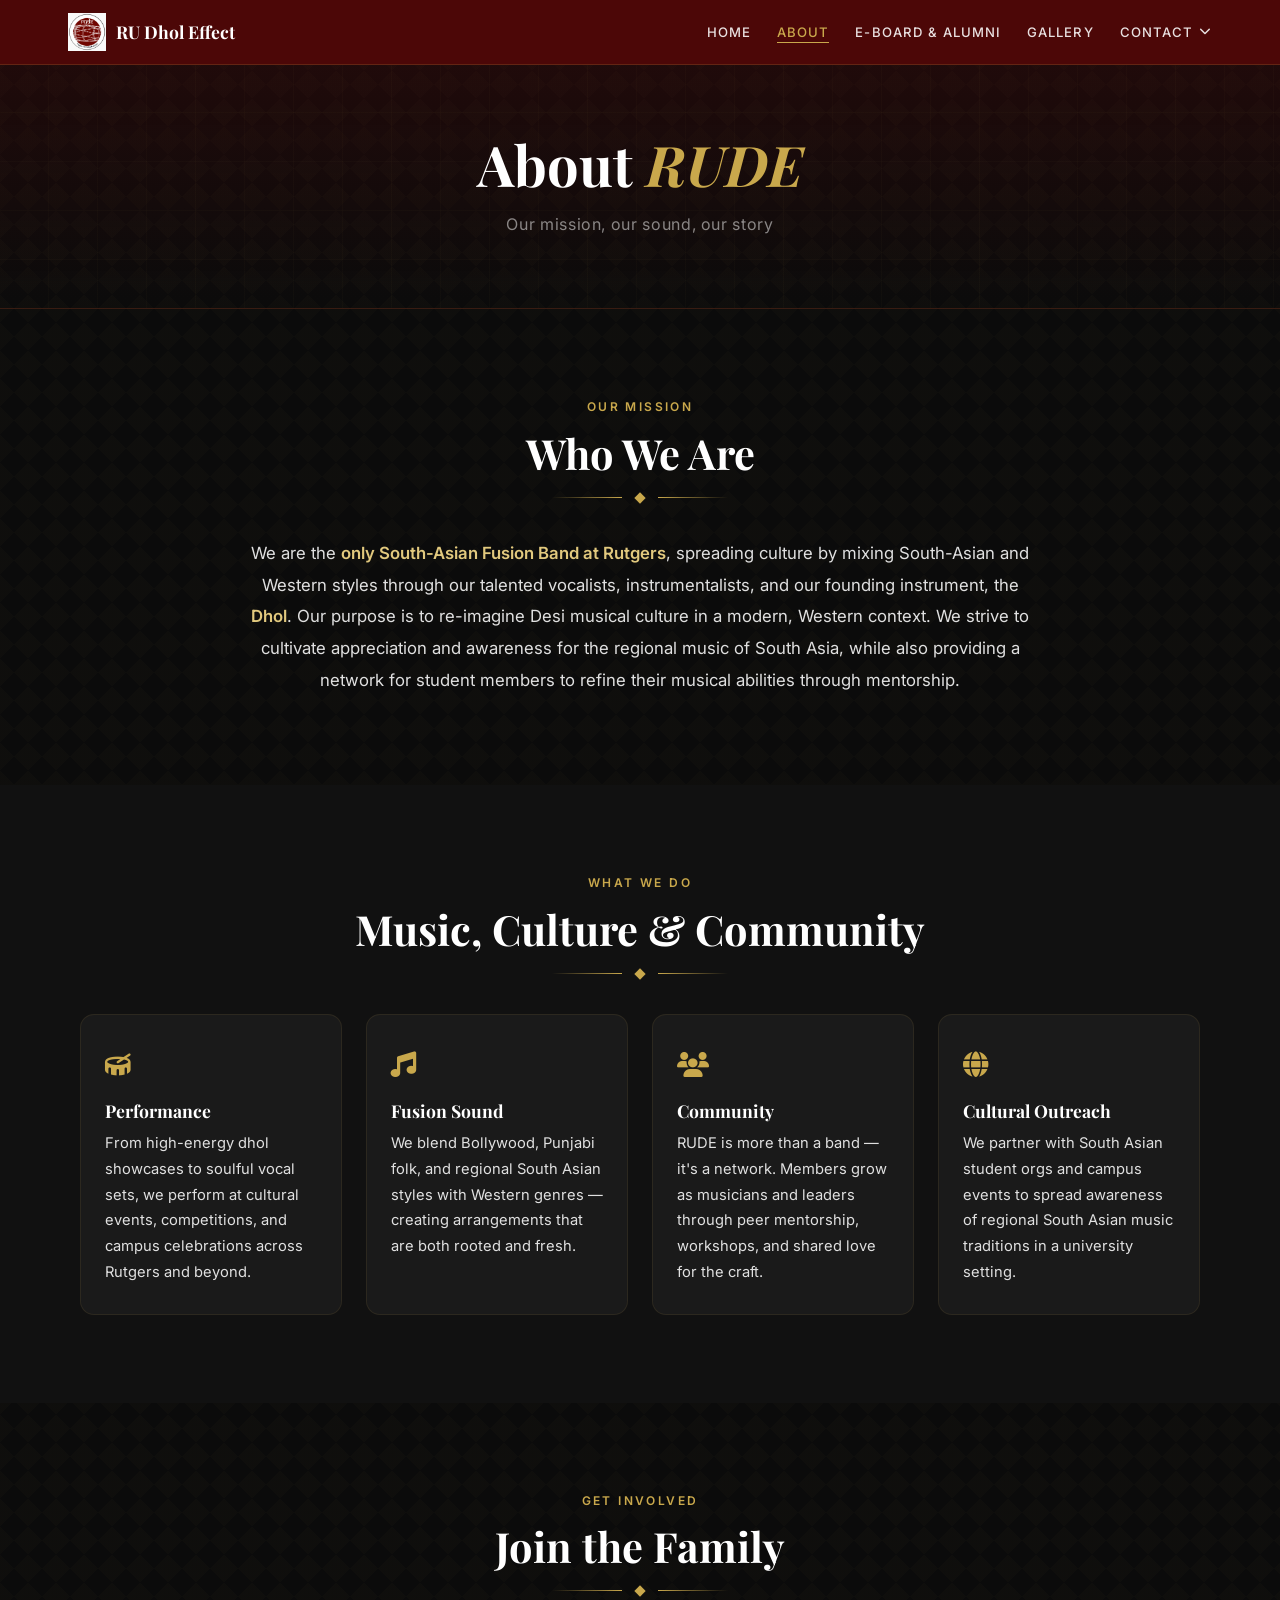
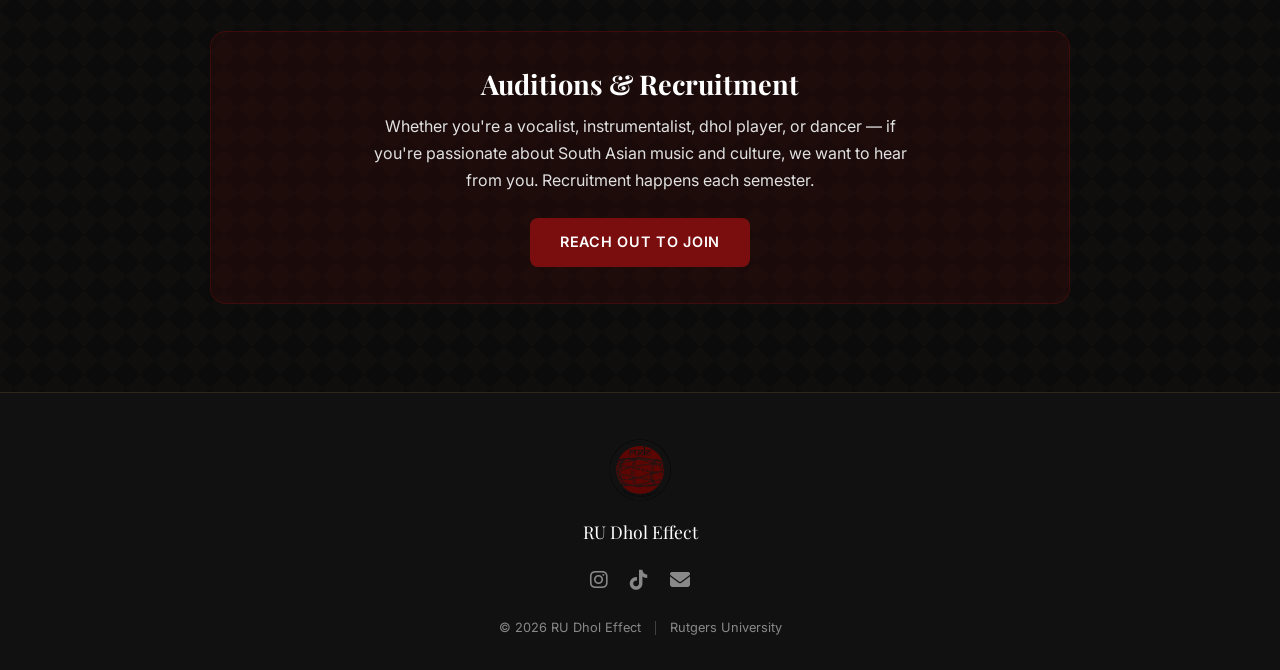
==== about.html @ fb55fc35 "Add multi-page site redesign with About, E-Board & Alumni, and Gallery pages Co-Authored-By: Claude " ====
<!DOCTYPE html>
<html lang="en">
<head>
  <meta charset="UTF-8" />
  <meta name="viewport" content="width=device-width, initial-scale=1.0"/>
  <title>About — RU Dhol Effect</title>
  <link rel="preconnect" href="https://fonts.googleapis.com">
  <link href="https://fonts.googleapis.com/css2?family=Playfair+Display:ital,wght@0,400;0,600;0,700;1,400&family=Inter:wght@300;400;500;600&display=swap" rel="stylesheet">
  <link rel="stylesheet" href="https://cdnjs.cloudflare.com/ajax/libs/font-awesome/6.5.1/css/all.min.css">
  <link rel="stylesheet" href="styles.css" />
</head>
<body>

<!-- ── NAVBAR ── -->
<nav class="navbar">
  <div class="nav-container">
    <a href="index.html" class="logo">
      <img src="Images/rude_logo_white.png" alt="RU Dhol Effect" class="nav-logo">
      <span>RU Dhol Effect</span>
    </a>

    <button class="nav-toggle" id="navToggle" aria-label="Toggle menu">
      <span></span><span></span><span></span>
    </button>

    <ul class="nav-links" id="navLinks">
      <li><a href="index.html">Home</a></li>
      <li><a href="about.html" class="active">About</a></li>
      <li><a href="eboard.html">E-Board &amp; Alumni</a></li>
      <li><a href="gallery.html">Gallery</a></li>
      <li class="nav-dropdown">
        <a class="nav-drop-trigger" href="index.html#contact">
          Contact <i class="fa-solid fa-chevron-down nav-chev"></i>
        </a>
        <div class="nav-drop-menu">
          <a class="nav-drop-item" href="https://www.instagram.com/rudholeffect/" target="_blank" rel="noopener">
            <i class="fa-brands fa-instagram"></i><span>Instagram</span>
          </a>
          <a class="nav-drop-item" href="https://www.tiktok.com/@ru.dholeffect" target="_blank" rel="noopener">
            <i class="fa-brands fa-tiktok"></i><span>TikTok</span>
          </a>
          <a class="nav-drop-item" href="mailto:rudholeffect@gmail.com">
            <i class="fa-solid fa-envelope"></i><span>Email</span>
          </a>
        </div>
      </li>
    </ul>
  </div>
</nav>

<!-- ── PAGE HERO ── -->
<div class="page-hero">
  <div class="page-hero-inner">
    <h1>About <em>RUDE</em></h1>
    <p>Our mission, our sound, our story</p>
  </div>
</div>

<!-- ── MISSION ── -->
<section class="section">
  <div class="section-inner">
    <p class="section-label">Our Mission</p>
    <h2 class="section-title">Who We Are</h2>
    <div class="ornament"><span class="ornament-gem"></span></div>
    <p class="about-blurb">
      We are the <strong>only South-Asian Fusion Band at Rutgers</strong>, spreading culture by mixing
      South-Asian and Western styles through our talented vocalists, instrumentalists, and our founding
      instrument, the <strong>Dhol</strong>. Our purpose is to re-imagine Desi musical culture in a modern,
      Western context. We strive to cultivate appreciation and awareness for the regional music of South Asia,
      while also providing a network for student members to refine their musical abilities through mentorship.
    </p>
  </div>
</section>

<!-- ── WHAT WE DO ── -->
<section class="section alt">
  <div class="section-inner wide">
    <p class="section-label">What We Do</p>
    <h2 class="section-title">Music, Culture &amp; Community</h2>
    <div class="ornament"><span class="ornament-gem"></span></div>
    <div class="about-cards">
      <div class="about-card">
        <div class="about-card-icon"><i class="fa-solid fa-drum"></i></div>
        <h3>Performance</h3>
        <p>From high-energy dhol showcases to soulful vocal sets, we perform at cultural events, competitions, and campus celebrations across Rutgers and beyond.</p>
      </div>
      <div class="about-card">
        <div class="about-card-icon"><i class="fa-solid fa-music"></i></div>
        <h3>Fusion Sound</h3>
        <p>We blend Bollywood, Punjabi folk, and regional South Asian styles with Western genres — creating arrangements that are both rooted and fresh.</p>
      </div>
      <div class="about-card">
        <div class="about-card-icon"><i class="fa-solid fa-users"></i></div>
        <h3>Community</h3>
        <p>RUDE is more than a band — it's a network. Members grow as musicians and leaders through peer mentorship, workshops, and shared love for the craft.</p>
      </div>
      <div class="about-card">
        <div class="about-card-icon"><i class="fa-solid fa-globe"></i></div>
        <h3>Cultural Outreach</h3>
        <p>We partner with South Asian student orgs and campus events to spread awareness of regional South Asian music traditions in a university setting.</p>
      </div>
    </div>
  </div>
</section>

<!-- ── JOIN US ── -->
<section class="section">
  <div class="section-inner">
    <p class="section-label">Get Involved</p>
    <h2 class="section-title">Join the Family</h2>
    <div class="ornament"><span class="ornament-gem"></span></div>
    <div class="join-box">
      <h3>Auditions &amp; Recruitment</h3>
      <p>
        Whether you're a vocalist, instrumentalist, dhol player, or dancer — if you're passionate about South Asian music and culture, we want to hear from you. Recruitment happens each semester.
      </p>
      <a href="mailto:rudholeffect@gmail.com" class="btn">Reach Out to Join</a>
    </div>
  </div>
</section>

<!-- ── FOOTER ── -->
<footer class="site-footer">
  <img src="Images/rude_logo.png" alt="RU Dhol Effect" class="footer-logo">
  <p class="footer-name">RU Dhol Effect</p>
  <div class="footer-socials">
    <a href="https://www.instagram.com/rudholeffect/" target="_blank" rel="noopener" aria-label="Instagram">
      <i class="fa-brands fa-instagram"></i>
    </a>
    <a href="https://www.tiktok.com/@ru.dholeffect" target="_blank" rel="noopener" aria-label="TikTok">
      <i class="fa-brands fa-tiktok"></i>
    </a>
    <a href="mailto:rudholeffect@gmail.com" aria-label="Email">
      <i class="fa-solid fa-envelope"></i>
    </a>
  </div>
  <p class="footer-credit">© 2026 RU Dhol Effect <span class="footer-divider"></span> Rutgers University</p>
</footer>

<script>
  const toggle = document.getElementById('navToggle');
  const links  = document.getElementById('navLinks');
  toggle.addEventListener('click', () => {
    links.classList.toggle('open');
    toggle.classList.toggle('open');
  });
</script>
</body>
</html>
---- styles.css ----
/* ============================================================
   RUTGERS DHOL EFFECT — styles.css
   ============================================================ */

@import url('https://fonts.googleapis.com/css2?family=Playfair+Display:ital,wght@0,400;0,600;0,700;1,400&family=Inter:wght@300;400;500;600&display=swap');

/* ── Variables ── */
:root {
  --red:      #7a0d0d;
  --red-dark: #5a0a0a;
  --red-mid:  #a31616;
  --gold:     #c9a84c;
  --gold-lt:  #e2c97e;
  --black:    #0b0b0b;
  --dark:     #111111;
  --dark2:    #1a1a1a;
  --white:    #ffffff;
  --text:     #e0e0e0;
  --muted:    rgba(255,255,255,0.5);
}

/* ── Reset ── */
*, *::before, *::after { margin: 0; padding: 0; box-sizing: border-box; }
html { scroll-behavior: smooth; }

body {
  font-family: 'Inter', sans-serif;
  background-color: var(--black);
  color: var(--white);
  line-height: 1.7;
  background-image:
    linear-gradient(45deg, rgba(201,168,76,0.018) 25%, transparent 25%),
    linear-gradient(-45deg, rgba(201,168,76,0.018) 25%, transparent 25%),
    linear-gradient(45deg, transparent 75%, rgba(201,168,76,0.018) 75%),
    linear-gradient(-45deg, transparent 75%, rgba(201,168,76,0.018) 75%);
  background-size: 28px 28px;
}

h1, h2, h3, h4 {
  font-family: 'Playfair Display', serif;
  line-height: 1.2;
}

a { color: inherit; }
img { max-width: 100%; }

/* ── Gold Ornamental Divider ── */
.ornament {
  display: flex;
  align-items: center;
  justify-content: center;
  gap: 14px;
  margin: 16px auto 36px;
}
.ornament::before,
.ornament::after {
  content: '';
  flex: 0 0 70px;
  height: 1px;
}
.ornament::before { background: linear-gradient(to right, transparent, var(--gold)); }
.ornament::after  { background: linear-gradient(to left,  transparent, var(--gold)); }
.ornament-gem {
  width: 8px;
  height: 8px;
  background: var(--gold);
  transform: rotate(45deg);
  flex-shrink: 0;
}


/* ══════════════════════════════════════
   NAVBAR
══════════════════════════════════════ */
.navbar {
  position: fixed;
  width: 100%;
  top: 0;
  z-index: 1000;
  background: rgba(80, 8, 8, 0.93);
  backdrop-filter: blur(14px);
  -webkit-backdrop-filter: blur(14px);
  border-bottom: 1px solid rgba(201,168,76,0.18);
}

.nav-container {
  max-width: 1200px;
  margin: auto;
  padding: 13px 28px;
  display: flex;
  justify-content: space-between;
  align-items: center;
}

.logo {
  display: flex;
  align-items: center;
  gap: 10px;
  text-decoration: none;
  color: var(--white);
  font-family: 'Playfair Display', serif;
  font-size: 1.1rem;
  font-weight: 700;
}
.nav-logo { height: 38px; width: auto; }

.nav-links {
  list-style: none;
  display: flex;
  align-items: center;
  gap: 26px;
}

.nav-links > li > a {
  text-decoration: none;
  color: rgba(255,255,255,0.88);
  font-size: 0.82rem;
  font-weight: 500;
  letter-spacing: 0.08em;
  text-transform: uppercase;
  transition: color 0.2s;
  padding-bottom: 2px;
  border-bottom: 1px solid transparent;
}
.nav-links > li > a:hover,
.nav-links > li > a.active {
  color: var(--gold);
  border-bottom-color: var(--gold);
}

/* Dropdown */
.nav-dropdown { position: relative; }
.nav-drop-trigger {
  display: inline-flex;
  align-items: center;
  gap: 6px;
  cursor: pointer;
}
.nav-chev { font-size: 0.72rem; transition: transform 0.2s; }
.nav-dropdown:hover .nav-chev { transform: rotate(180deg); }

.nav-drop-menu {
  position: absolute;
  top: calc(100% + 16px);
  right: 0;
  width: 194px;
  padding: 8px;
  border-radius: 12px;
  background: rgba(80,8,8,0.97);
  border: 1px solid rgba(201,168,76,0.2);
  box-shadow: 0 24px 56px rgba(0,0,0,0.55);
  opacity: 0;
  visibility: hidden;
  transform: translateY(-6px);
  transition: opacity 0.18s, transform 0.18s, visibility 0.18s;
}
.nav-dropdown:hover .nav-drop-menu {
  opacity: 1; visibility: visible; transform: translateY(0);
}

.nav-drop-item {
  display: flex;
  align-items: center;
  gap: 12px;
  padding: 10px 12px;
  border-radius: 8px;
  color: var(--white);
  text-decoration: none;
  font-size: 0.87rem;
  font-weight: 400;
  letter-spacing: 0.01em;
  text-transform: none;
  transition: background 0.15s;
}
.nav-drop-item:hover { background: rgba(255,255,255,0.1); }
.nav-drop-item i { width: 18px; text-align: center; font-size: 1rem; }

/* Hamburger */
.nav-toggle {
  display: none;
  flex-direction: column;
  gap: 5px;
  background: none;
  border: none;
  cursor: pointer;
  padding: 6px;
  z-index: 1100;
}
.nav-toggle span {
  display: block;
  width: 24px;
  height: 2px;
  background: var(--white);
  border-radius: 2px;
  transition: transform 0.25s, opacity 0.25s;
}
.nav-toggle.open span:nth-child(1) { transform: translateY(7px) rotate(45deg); }
.nav-toggle.open span:nth-child(2) { opacity: 0; }
.nav-toggle.open span:nth-child(3) { transform: translateY(-7px) rotate(-45deg); }


/* ══════════════════════════════════════
   HOME HERO
══════════════════════════════════════ */
.hero {
  height: 100vh;
  min-height: 600px;
  background:
    linear-gradient(to bottom, rgba(80,8,8,0.72) 0%, rgba(0,0,0,0.88) 100%),
    url("Images/rutgersnb_cover.jpeg") center/cover no-repeat;
  display: flex;
  align-items: center;
  justify-content: center;
  text-align: center;
  position: relative;
  overflow: hidden;
}

/* subtle grid overlay */
.hero::after {
  content: '';
  position: absolute;
  inset: 0;
  background-image:
    repeating-linear-gradient(0deg, transparent, transparent 48px, rgba(201,168,76,0.035) 48px, rgba(201,168,76,0.035) 49px),
    repeating-linear-gradient(90deg, transparent, transparent 48px, rgba(201,168,76,0.035) 48px, rgba(201,168,76,0.035) 49px);
  pointer-events: none;
}

.hero-content {
  position: relative;
  z-index: 1;
  padding: 24px;
}
.hero-logo {
  width: 140px;
  margin-bottom: 22px;
  filter: drop-shadow(0 4px 24px rgba(201,168,76,0.35));
}
.hero h1 {
  font-size: clamp(2.8rem, 7vw, 5.2rem);
  color: var(--white);
  text-shadow: 0 2px 24px rgba(0,0,0,0.6);
  margin-bottom: 14px;
}
.hero-tagline {
  font-family: 'Inter', sans-serif;
  font-size: clamp(0.9rem, 2vw, 1.1rem);
  color: var(--gold-lt);
  letter-spacing: 0.18em;
  text-transform: uppercase;
  font-weight: 300;
}
.hero-scroll {
  position: absolute;
  bottom: 32px;
  left: 50%;
  transform: translateX(-50%);
  color: var(--gold);
  font-size: 1.3rem;
  animation: bounce 2s ease-in-out infinite;
  z-index: 1;
}
@keyframes bounce {
  0%, 100% { transform: translateX(-50%) translateY(0); }
  50%       { transform: translateX(-50%) translateY(9px); }
}


/* ══════════════════════════════════════
   PAGE HERO (inner pages)
══════════════════════════════════════ */
.page-hero {
  padding: 130px 24px 70px;
  text-align: center;
  background: linear-gradient(to bottom, rgba(80,8,8,0.38), transparent);
  border-bottom: 1px solid rgba(201,168,76,0.1);
  position: relative;
}
.page-hero::after {
  content: '';
  position: absolute;
  inset: 0;
  background-image:
    repeating-linear-gradient(0deg, transparent, transparent 48px, rgba(201,168,76,0.025) 48px, rgba(201,168,76,0.025) 49px),
    repeating-linear-gradient(90deg, transparent, transparent 48px, rgba(201,168,76,0.025) 48px, rgba(201,168,76,0.025) 49px);
  pointer-events: none;
}
.page-hero-inner { position: relative; z-index: 1; }
.page-hero h1 {
  font-size: clamp(2.2rem, 5vw, 3.5rem);
  color: var(--white);
}
.page-hero h1 em {
  font-style: italic;
  color: var(--gold);
}
.page-hero p {
  margin-top: 14px;
  color: var(--muted);
  font-size: 1rem;
  letter-spacing: 0.04em;
}


/* ══════════════════════════════════════
   SHARED SECTION STYLES
══════════════════════════════════════ */
.section { padding: 88px 24px; }
.section.alt { background: var(--dark); }

.section-inner {
  max-width: 860px;
  margin: 0 auto;
}
.section-inner.wide { max-width: 1120px; }

.section-label {
  font-family: 'Inter', sans-serif;
  font-size: 0.75rem;
  font-weight: 600;
  letter-spacing: 0.2em;
  text-transform: uppercase;
  color: var(--gold);
  text-align: center;
  margin-bottom: 10px;
}
.section-title {
  font-size: clamp(1.8rem, 4vw, 2.6rem);
  color: var(--white);
  text-align: center;
}


/* ══════════════════════════════════════
   HOME — ABOUT BLURB
══════════════════════════════════════ */
.about-blurb {
  color: var(--text);
  font-size: 1.05rem;
  line-height: 1.9;
  text-align: center;
  max-width: 780px;
  margin: 0 auto;
}
.about-blurb strong { color: var(--gold-lt); font-weight: 600; }


/* ══════════════════════════════════════
   ABOUT PAGE
══════════════════════════════════════ */
.about-cards {
  display: grid;
  grid-template-columns: repeat(auto-fit, minmax(240px, 1fr));
  gap: 24px;
  margin-top: 8px;
}
.about-card {
  background: var(--dark2);
  border: 1px solid rgba(201,168,76,0.1);
  border-radius: 14px;
  padding: 28px 24px;
}
.about-card-icon {
  font-size: 1.6rem;
  color: var(--gold);
  margin-bottom: 14px;
}
.about-card h3 {
  font-size: 1.1rem;
  color: var(--white);
  margin-bottom: 10px;
}
.about-card p {
  font-size: 0.92rem;
  color: var(--text);
  line-height: 1.75;
}
.join-box {
  background: rgba(122,13,13,0.15);
  border: 1px solid rgba(122,13,13,0.35);
  border-radius: 16px;
  padding: 36px 32px;
  text-align: center;
}
.join-box h3 {
  font-size: 1.7rem;
  color: var(--white);
  margin-bottom: 12px;
}
.join-box p { color: var(--text); max-width: 560px; margin: 0 auto 24px; }
.btn {
  display: inline-block;
  padding: 12px 30px;
  background: var(--red);
  color: var(--white);
  text-decoration: none;
  border-radius: 8px;
  font-size: 0.9rem;
  font-weight: 600;
  letter-spacing: 0.05em;
  text-transform: uppercase;
  transition: background 0.2s, transform 0.15s;
}
.btn:hover { background: var(--red-mid); transform: translateY(-2px); }
.btn.outline {
  background: transparent;
  border: 1px solid var(--gold);
  color: var(--gold);
}
.btn.outline:hover { background: rgba(201,168,76,0.1); }


/* ══════════════════════════════════════
   E-BOARD & ALUMNI
══════════════════════════════════════ */
.eboard-grid {
  display: grid;
  grid-template-columns: repeat(auto-fill, minmax(196px, 1fr));
  gap: 22px;
}
.eboard-card {
  background: var(--dark2);
  border: 1px solid rgba(201,168,76,0.1);
  border-radius: 14px;
  overflow: hidden;
  text-align: center;
  transition: transform 0.25s, box-shadow 0.25s;
}
.eboard-card:hover {
  transform: translateY(-5px);
  box-shadow: 0 18px 44px rgba(0,0,0,0.45), 0 0 0 1px rgba(201,168,76,0.22);
}
.eboard-card img {
  width: 100%;
  aspect-ratio: 1 / 1;
  object-fit: cover;
  display: block;
}
.eboard-info {
  padding: 16px 14px 20px;
}
.eboard-info h3 {
  font-size: 1rem;
  color: var(--white);
  margin-bottom: 5px;
}
.eboard-info p {
  font-size: 0.77rem;
  color: var(--gold);
  text-transform: uppercase;
  letter-spacing: 0.1em;
  font-weight: 600;
  font-family: 'Inter', sans-serif;
}

/* Alumni */
.alumni-grid {
  display: grid;
  grid-template-columns: repeat(auto-fill, minmax(270px, 1fr));
  gap: 12px;
}
.alumni-item {
  padding: 14px 18px;
  background: var(--dark2);
  border-radius: 10px;
  border-left: 3px solid var(--red);
  display: flex;
  flex-direction: column;
  gap: 2px;
}
.alumni-item .alumni-name {
  font-size: 0.97rem;
  font-weight: 600;
  color: var(--white);
  font-family: 'Inter', sans-serif;
}
.alumni-item .alumni-meta {
  font-size: 0.82rem;
  color: var(--muted);
}


/* ══════════════════════════════════════
   GALLERY
══════════════════════════════════════ */
.gallery-masonry {
  columns: 3;
  column-gap: 16px;
}
.gallery-item {
  break-inside: avoid;
  margin-bottom: 16px;
  border-radius: 10px;
  overflow: hidden;
  background: var(--dark2);
  border: 1px solid rgba(255,255,255,0.05);
  cursor: pointer;
}
.gallery-item img {
  width: 100%;
  display: block;
  transition: transform 0.4s ease;
}
.gallery-item:hover img { transform: scale(1.05); }
.gallery-caption {
  padding: 10px 14px 13px;
  font-size: 0.82rem;
  color: var(--muted);
  font-style: italic;
}

/* Lightbox */
.lightbox {
  display: none;
  position: fixed;
  inset: 0;
  background: rgba(0,0,0,0.9);
  z-index: 9999;
  align-items: center;
  justify-content: center;
}
.lightbox.open { display: flex; }
.lightbox img { max-width: 90vw; max-height: 85vh; border-radius: 8px; }
.lightbox-close {
  position: absolute;
  top: 20px; right: 28px;
  color: var(--white);
  font-size: 2rem;
  cursor: pointer;
  background: none; border: none;
  line-height: 1;
}


/* ══════════════════════════════════════
   CONTACT
══════════════════════════════════════ */
.contact-card {
  background: rgba(255,255,255,0.03);
  border: 1px solid rgba(255,255,255,0.08);
  border-radius: 18px;
  padding: 44px 40px;
  max-width: 780px;
  margin: 0 auto;
  position: relative;
  overflow: hidden;
}
.contact-card::before {
  content: '';
  position: absolute;
  top: -100px; right: -100px;
  width: 260px; height: 260px;
  background: rgba(122,13,13,0.3);
  filter: blur(50px);
  border-radius: 50%;
  pointer-events: none;
}
.contact-header {
  text-align: center;
  margin-bottom: 30px;
  position: relative;
  z-index: 1;
}
.contact-logo { width: 76px; margin: 0 auto 14px; display: block; }
.contact-header h2 { font-size: 1.9rem; }
.contact-subtext { color: var(--text); margin-top: 8px; font-size: 0.97rem; }

.contact-form {
  display: flex;
  flex-direction: column;
  gap: 16px;
  position: relative;
  z-index: 1;
}
.form-grid {
  display: grid;
  grid-template-columns: 1fr 1fr;
  gap: 16px;
}
.form-field { display: flex; flex-direction: column; gap: 7px; }
.form-field.full { grid-column: 1 / -1; }
.form-field label { font-size: 0.87rem; color: var(--text); font-weight: 500; }
.form-field input,
.form-field textarea {
  padding: 11px 14px;
  border-radius: 10px;
  border: 1px solid rgba(255,255,255,0.11);
  background: rgba(0,0,0,0.38);
  color: var(--white);
  font-family: 'Inter', sans-serif;
  font-size: 0.94rem;
  outline: none;
  transition: border-color 0.2s, box-shadow 0.2s;
  resize: vertical;
}
.form-field input::placeholder,
.form-field textarea::placeholder { color: var(--muted); }
.form-field input:focus,
.form-field textarea:focus {
  border-color: var(--red);
  box-shadow: 0 0 0 3px rgba(122,13,13,0.22);
}
.contact-btn {
  align-self: center;
  padding: 12px 36px;
  background: var(--red);
  border: none;
  color: var(--white);
  font-family: 'Inter', sans-serif;
  font-size: 0.88rem;
  font-weight: 600;
  letter-spacing: 0.08em;
  text-transform: uppercase;
  border-radius: 9px;
  cursor: pointer;
  transition: background 0.2s, transform 0.15s;
}
.contact-btn:hover { background: var(--red-mid); transform: translateY(-2px); }
.contact-note {
  text-align: center;
  font-size: 0.85rem;
  color: var(--muted);
}
.contact-note a { color: var(--gold); text-decoration: none; }
.contact-note a:hover { text-decoration: underline; }


/* ══════════════════════════════════════
   FOOTER
══════════════════════════════════════ */
.site-footer {
  background: var(--dark);
  border-top: 1px solid rgba(201,168,76,0.14);
  padding: 44px 24px 32px;
  text-align: center;
}
.footer-logo { width: 66px; margin: 0 auto 14px; display: block; opacity: 0.8; }
.footer-name {
  font-family: 'Playfair Display', serif;
  font-size: 1.1rem;
  color: var(--white);
  margin-bottom: 16px;
}
.footer-socials {
  display: flex;
  justify-content: center;
  gap: 22px;
  margin-bottom: 20px;
}
.footer-socials a {
  color: var(--muted);
  font-size: 1.25rem;
  transition: color 0.2s, transform 0.2s;
  text-decoration: none;
}
.footer-socials a:hover { color: var(--gold); transform: translateY(-3px); }
.footer-credit { font-size: 0.8rem; color: var(--muted); }
.footer-divider {
  width: 1px;
  height: 14px;
  background: var(--muted);
  display: inline-block;
  vertical-align: middle;
  margin: 0 10px;
  opacity: 0.4;
}


/* ══════════════════════════════════════
   RESPONSIVE
══════════════════════════════════════ */
@media (max-width: 768px) {
  .nav-toggle { display: flex; }

  .nav-links {
    position: fixed;
    top: 0; right: -100%;
    height: 100vh;
    width: min(300px, 85vw);
    background: rgba(70,6,6,0.98);
    flex-direction: column;
    align-items: flex-start;
    padding: 80px 28px 40px;
    gap: 0;
    transition: right 0.3s cubic-bezier(.4,0,.2,1);
    border-left: 1px solid rgba(201,168,76,0.18);
    overflow-y: auto;
  }
  .nav-links.open { right: 0; }

  .nav-links > li {
    width: 100%;
    border-bottom: 1px solid rgba(255,255,255,0.07);
  }
  .nav-links > li > a {
    display: block;
    padding: 15px 0;
    font-size: 0.95rem;
  }
  .nav-drop-menu {
    position: static;
    opacity: 1 !important;
    visibility: visible !important;
    transform: none !important;
    background: transparent;
    border: none;
    box-shadow: none;
    padding: 0 0 8px 16px;
    width: auto;
  }

  .gallery-masonry { columns: 2; }
  .eboard-grid { grid-template-columns: repeat(auto-fill, minmax(150px, 1fr)); }
  .form-grid { grid-template-columns: 1fr; }
  .form-field.full { grid-column: 1; }
  .contact-card { padding: 28px 20px; }
}

@media (max-width: 480px) {
  .gallery-masonry { columns: 1; }
  .alumni-grid { grid-template-columns: 1fr; }
  .about-cards { grid-template-columns: 1fr; }
}
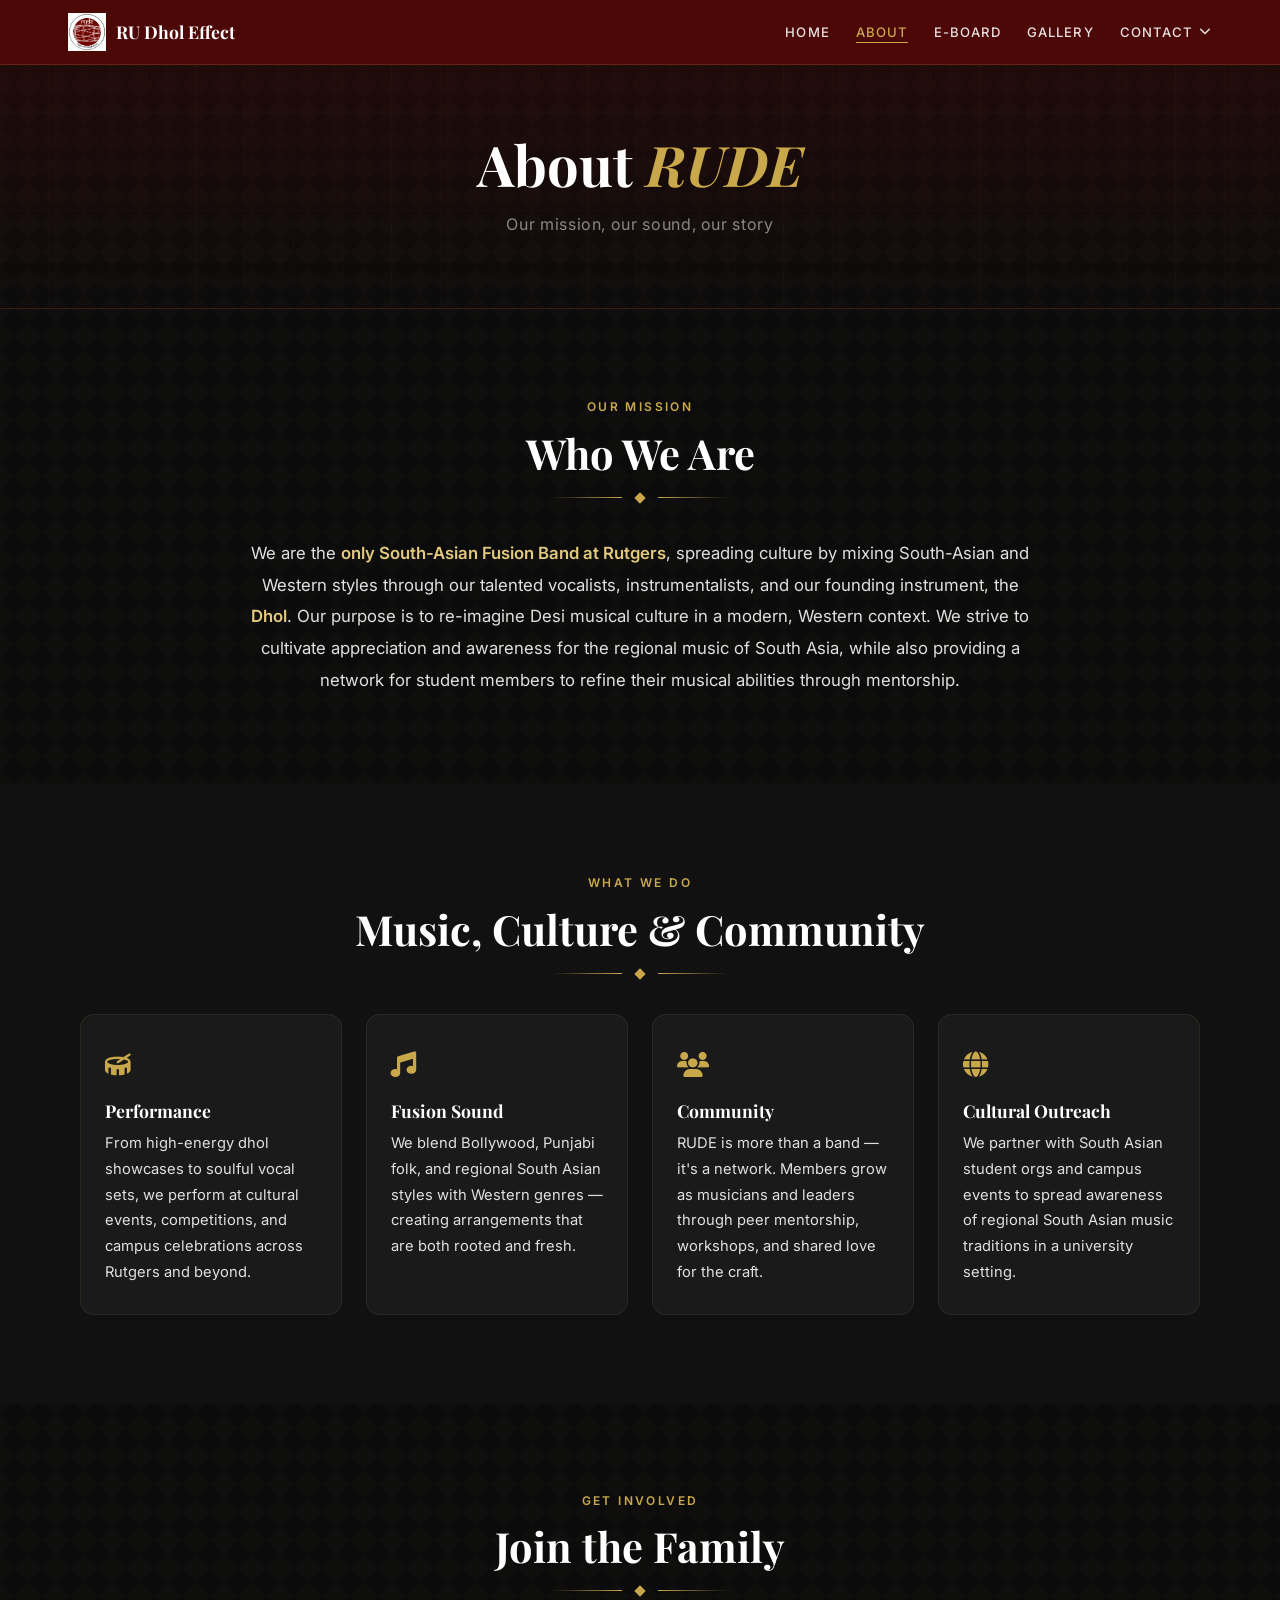
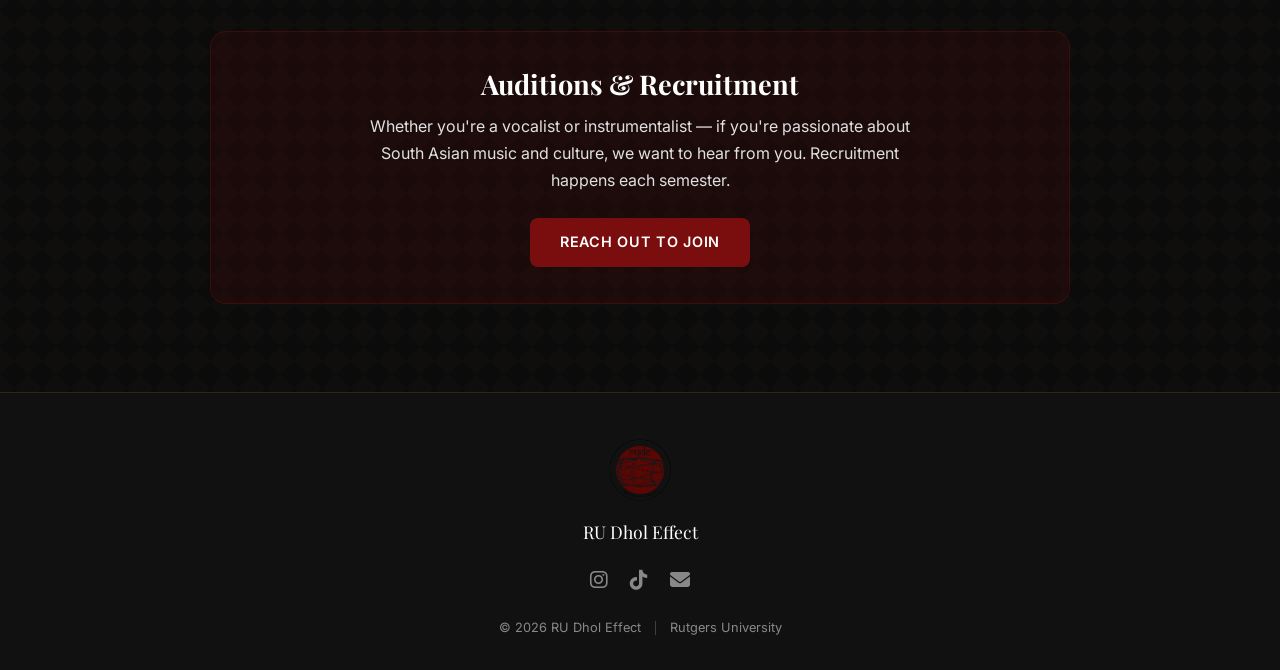
==== commit 05946efa: "Update navbar, E-Board names, and Join Us section - Rename nav link to E-Board (drop Alumni) - Repla" ====
--- a/about.html
+++ b/about.html
@@ -26,7 +26,7 @@
     <ul class="nav-links" id="navLinks">
       <li><a href="index.html">Home</a></li>
       <li><a href="about.html" class="active">About</a></li>
-      <li><a href="eboard.html">E-Board &amp; Alumni</a></li>
+      <li><a href="eboard.html">E-Board</a></li>
       <li><a href="gallery.html">Gallery</a></li>
       <li class="nav-dropdown">
         <a class="nav-drop-trigger" href="index.html#contact">
@@ -112,9 +112,9 @@
     <div class="join-box">
       <h3>Auditions &amp; Recruitment</h3>
       <p>
-        Whether you're a vocalist, instrumentalist, dhol player, or dancer — if you're passionate about South Asian music and culture, we want to hear from you. Recruitment happens each semester.
+        Whether you're a vocalist or instrumentalist — if you're passionate about South Asian music and culture, we want to hear from you. Recruitment happens each semester.
       </p>
-      <a href="mailto:rudholeffect@gmail.com" class="btn">Reach Out to Join</a>
+      <a href="https://www.instagram.com/rutgersdholeffect/" target="_blank" rel="noopener" class="btn">Reach Out to Join</a>
     </div>
   </div>
 </section>
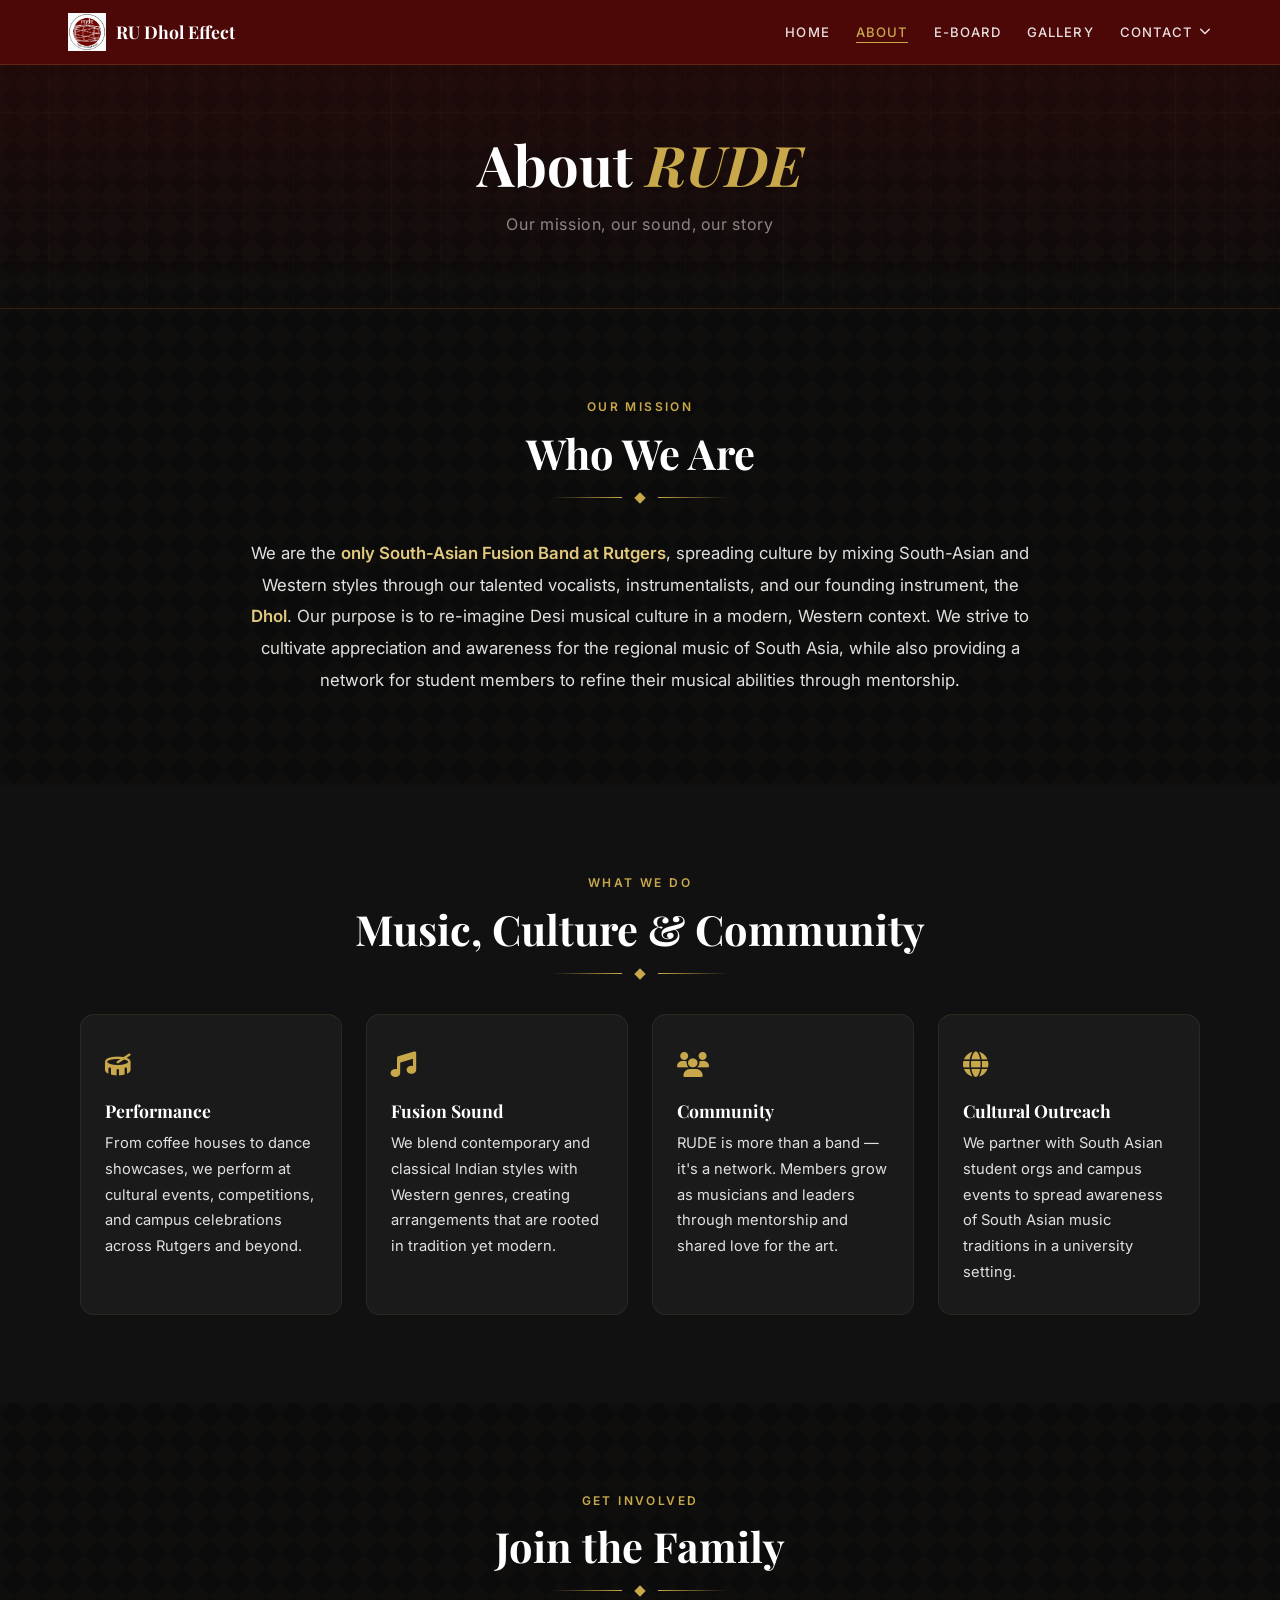
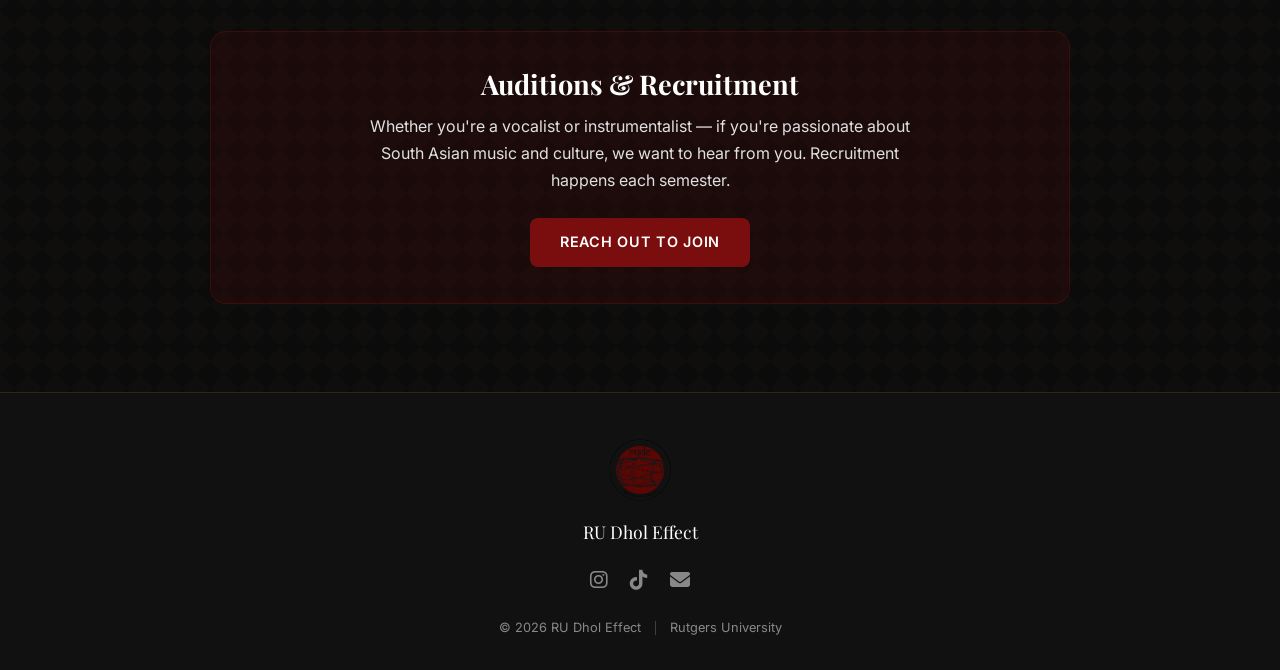
==== commit 09775376: "Update About page card descriptions Co-Authored-By: Claude Sonnet 4.6 <noreply@anthropic.com>" ====
--- a/about.html
+++ b/about.html
@@ -82,22 +82,22 @@
       <div class="about-card">
         <div class="about-card-icon"><i class="fa-solid fa-drum"></i></div>
         <h3>Performance</h3>
-        <p>From high-energy dhol showcases to soulful vocal sets, we perform at cultural events, competitions, and campus celebrations across Rutgers and beyond.</p>
+        <p>From coffee houses to dance showcases, we perform at cultural events, competitions, and campus celebrations across Rutgers and beyond.</p>
       </div>
       <div class="about-card">
         <div class="about-card-icon"><i class="fa-solid fa-music"></i></div>
         <h3>Fusion Sound</h3>
-        <p>We blend Bollywood, Punjabi folk, and regional South Asian styles with Western genres — creating arrangements that are both rooted and fresh.</p>
+        <p>We blend contemporary and classical Indian styles with Western genres, creating arrangements that are rooted in tradition yet modern.</p>
       </div>
       <div class="about-card">
         <div class="about-card-icon"><i class="fa-solid fa-users"></i></div>
         <h3>Community</h3>
-        <p>RUDE is more than a band — it's a network. Members grow as musicians and leaders through peer mentorship, workshops, and shared love for the craft.</p>
+        <p>RUDE is more than a band — it's a network. Members grow as musicians and leaders through mentorship and shared love for the art.</p>
       </div>
       <div class="about-card">
         <div class="about-card-icon"><i class="fa-solid fa-globe"></i></div>
         <h3>Cultural Outreach</h3>
-        <p>We partner with South Asian student orgs and campus events to spread awareness of regional South Asian music traditions in a university setting.</p>
+        <p>We partner with South Asian student orgs and campus events to spread awareness of South Asian music traditions in a university setting.</p>
       </div>
     </div>
   </div>
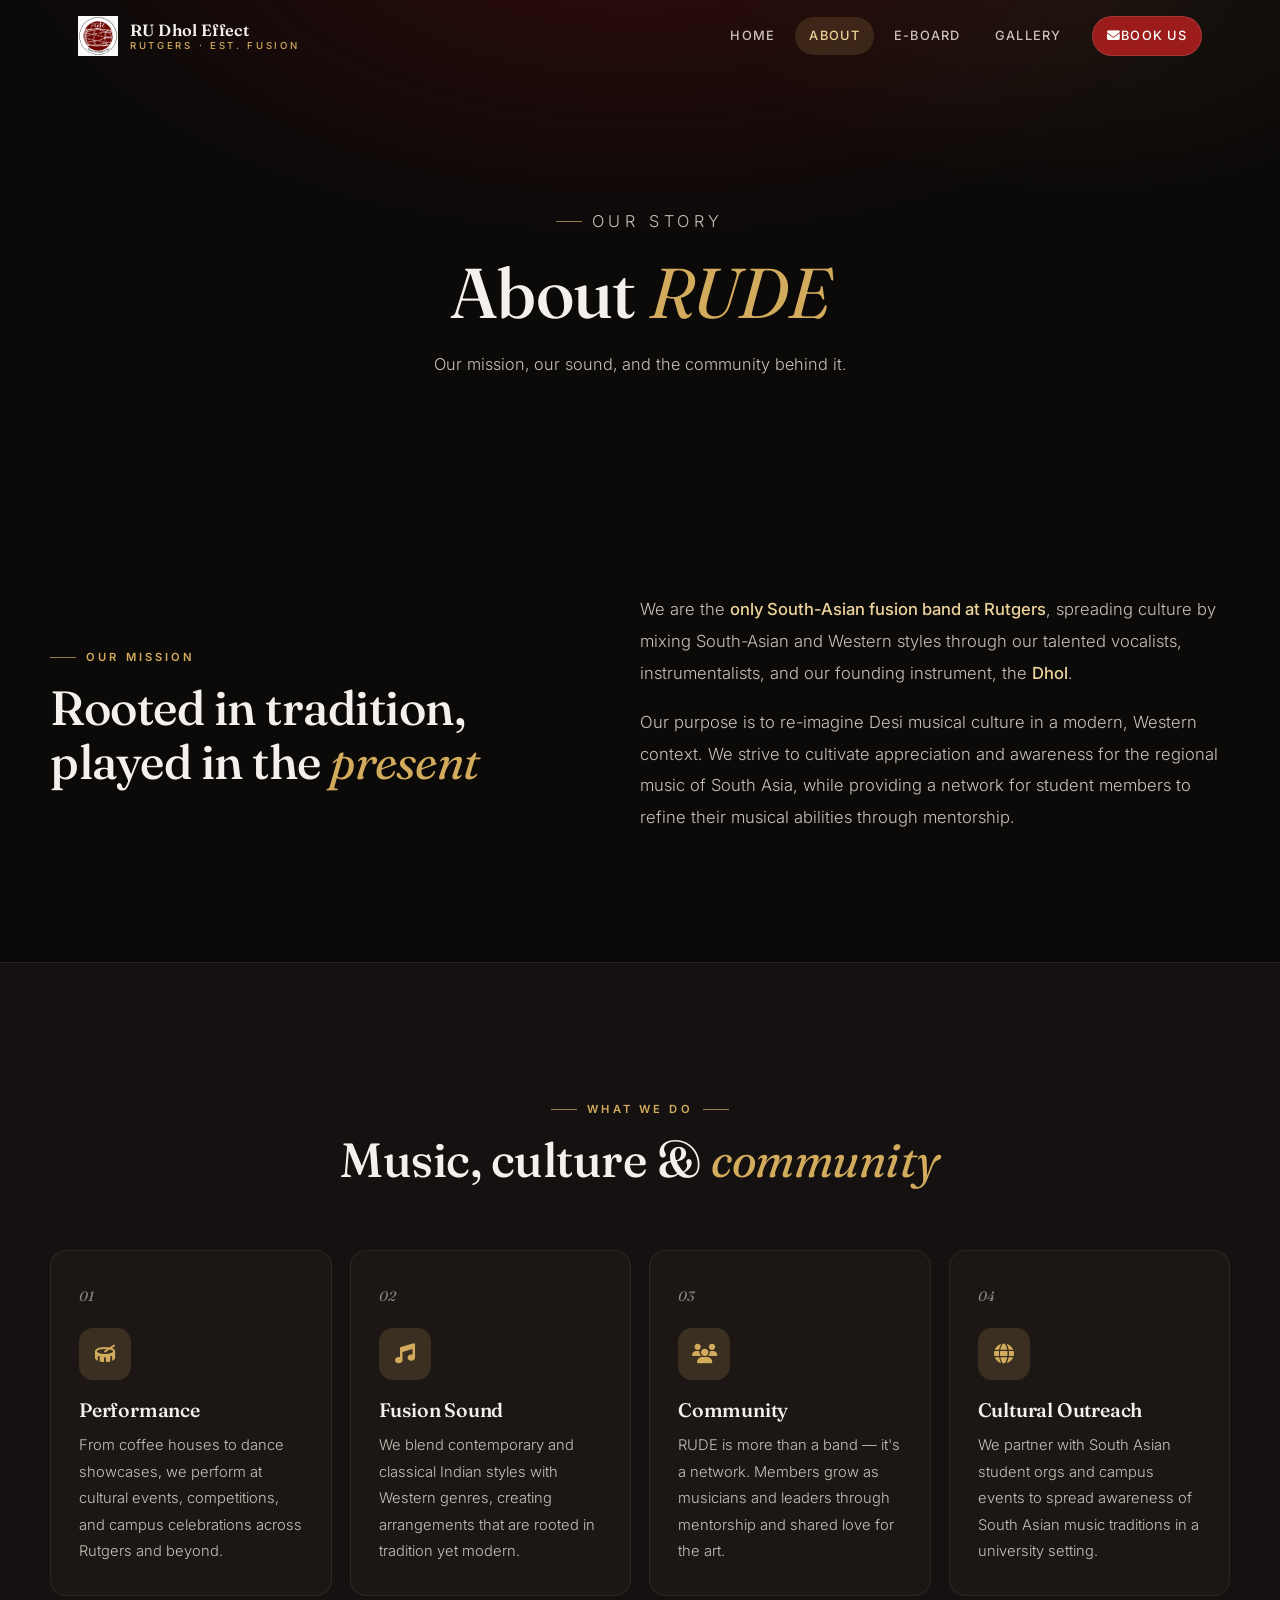
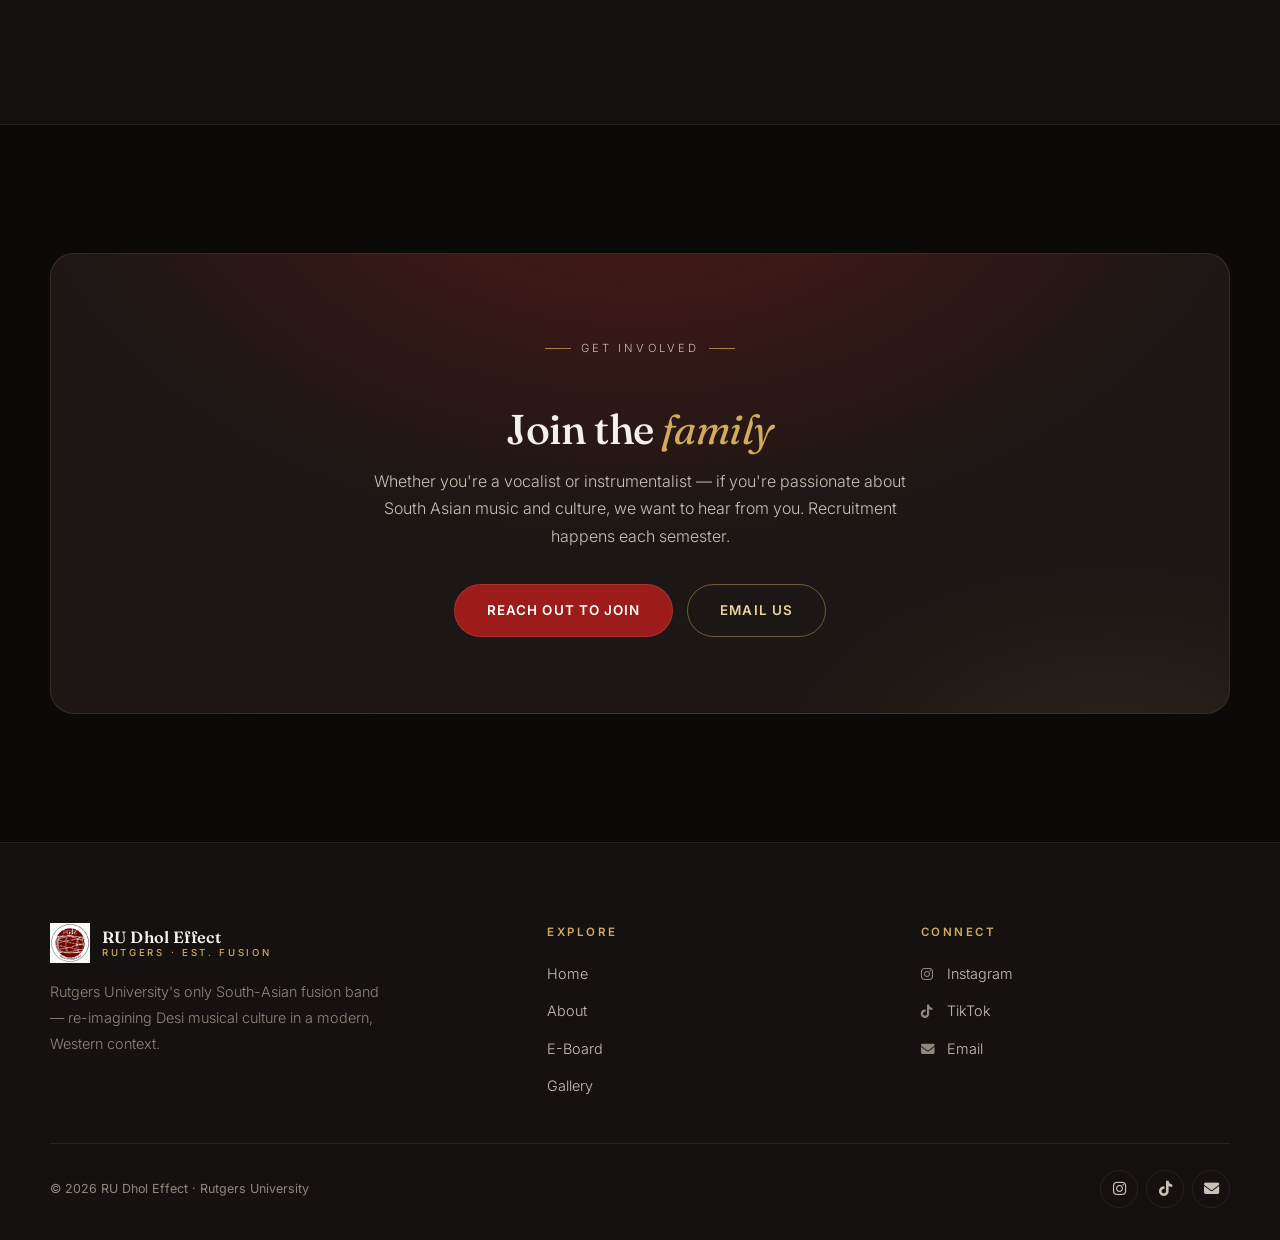
==== commit 58d958cd: "Redesign site with updated layout, typography, and contact section Co-Authored-By: Claude Sonnet 4.6" ====
--- a/about.html
+++ b/about.html
@@ -4,22 +4,29 @@
   <meta charset="UTF-8" />
   <meta name="viewport" content="width=device-width, initial-scale=1.0"/>
   <title>About — RU Dhol Effect</title>
+  <meta name="description" content="Learn about RU Dhol Effect — our mission, our fusion sound, and how to join Rutgers University's only South-Asian fusion band.">
   <link rel="preconnect" href="https://fonts.googleapis.com">
-  <link href="https://fonts.googleapis.com/css2?family=Playfair+Display:ital,wght@0,400;0,600;0,700;1,400&family=Inter:wght@300;400;500;600&display=swap" rel="stylesheet">
+  <link rel="preconnect" href="https://fonts.gstatic.com" crossorigin>
+  <link href="https://fonts.googleapis.com/css2?family=Fraunces:ital,opsz,wght@0,9..144,400..700;1,9..144,400..700&family=Inter:wght@300;400;500;600&display=swap" rel="stylesheet">
   <link rel="stylesheet" href="https://cdnjs.cloudflare.com/ajax/libs/font-awesome/6.5.1/css/all.min.css">
   <link rel="stylesheet" href="styles.css" />
 </head>
 <body>
 
+<a class="skip-link" href="#main">Skip to content</a>
+
 <!-- ── NAVBAR ── -->
-<nav class="navbar">
+<nav class="navbar" aria-label="Main navigation">
   <div class="nav-container">
     <a href="index.html" class="logo">
       <img src="Images/rude_logo_white.png" alt="RU Dhol Effect" class="nav-logo">
-      <span>RU Dhol Effect</span>
+      <span class="logo-text">
+        <strong>RU Dhol Effect</strong>
+        <small>Rutgers · Est. Fusion</small>
+      </span>
     </a>
 
-    <button class="nav-toggle" id="navToggle" aria-label="Toggle menu">
+    <button class="nav-toggle" id="navToggle" aria-label="Toggle menu" aria-expanded="false" aria-controls="navLinks">
       <span></span><span></span><span></span>
     </button>
 
@@ -28,73 +35,75 @@
       <li><a href="about.html" class="active">About</a></li>
       <li><a href="eboard.html">E-Board</a></li>
       <li><a href="gallery.html">Gallery</a></li>
-      <li class="nav-dropdown">
-        <a class="nav-drop-trigger" href="index.html#contact">
-          Contact <i class="fa-solid fa-chevron-down nav-chev"></i>
-        </a>
-        <div class="nav-drop-menu">
-          <a class="nav-drop-item" href="https://www.instagram.com/rudholeffect/" target="_blank" rel="noopener">
-            <i class="fa-brands fa-instagram"></i><span>Instagram</span>
-          </a>
-          <a class="nav-drop-item" href="https://www.tiktok.com/@ru.dholeffect" target="_blank" rel="noopener">
-            <i class="fa-brands fa-tiktok"></i><span>TikTok</span>
-          </a>
-          <a class="nav-drop-item" href="mailto:rudholeffect@gmail.com">
-            <i class="fa-solid fa-envelope"></i><span>Email</span>
-          </a>
-        </div>
-      </li>
+      <li><a href="index.html#contact" class="nav-cta"><i class="fa-solid fa-envelope"></i>Book Us</a></li>
     </ul>
   </div>
 </nav>
+<div class="nav-scrim" id="navScrim"></div>
+
+<main id="main">
 
 <!-- ── PAGE HERO ── -->
-<div class="page-hero">
+<header class="page-hero">
   <div class="page-hero-inner">
+    <p class="kicker">Our Story</p>
     <h1>About <em>RUDE</em></h1>
-    <p>Our mission, our sound, our story</p>
+    <p>Our mission, our sound, and the community behind it.</p>
   </div>
-</div>
+</header>
 
 <!-- ── MISSION ── -->
 <section class="section">
-  <div class="section-inner">
-    <p class="section-label">Our Mission</p>
-    <h2 class="section-title">Who We Are</h2>
-    <div class="ornament"><span class="ornament-gem"></span></div>
-    <p class="about-blurb">
-      We are the <strong>only South-Asian Fusion Band at Rutgers</strong>, spreading culture by mixing
-      South-Asian and Western styles through our talented vocalists, instrumentalists, and our founding
-      instrument, the <strong>Dhol</strong>. Our purpose is to re-imagine Desi musical culture in a modern,
-      Western context. We strive to cultivate appreciation and awareness for the regional music of South Asia,
-      while also providing a network for student members to refine their musical abilities through mentorship.
-    </p>
+  <div class="section-inner wide">
+    <div class="about-split">
+      <div class="section-head reveal">
+        <p class="kicker">Our Mission</p>
+        <h2 class="section-title">Rooted in tradition,<br>played in the <em>present</em></h2>
+      </div>
+      <div class="about-copy reveal" data-delay="1">
+        <p>
+          We are the <strong>only South-Asian fusion band at Rutgers</strong>, spreading culture by mixing
+          South-Asian and Western styles through our talented vocalists, instrumentalists, and our founding
+          instrument, the <strong>Dhol</strong>.
+        </p>
+        <p>
+          Our purpose is to re-imagine Desi musical culture in a modern, Western context. We strive to
+          cultivate appreciation and awareness for the regional music of South Asia, while providing a
+          network for student members to refine their musical abilities through mentorship.
+        </p>
+      </div>
+    </div>
   </div>
 </section>
 
 <!-- ── WHAT WE DO ── -->
 <section class="section alt">
   <div class="section-inner wide">
-    <p class="section-label">What We Do</p>
-    <h2 class="section-title">Music, Culture &amp; Community</h2>
-    <div class="ornament"><span class="ornament-gem"></span></div>
+    <div class="section-head center reveal">
+      <p class="kicker">What We Do</p>
+      <h2 class="section-title">Music, culture &amp; <em>community</em></h2>
+    </div>
     <div class="about-cards">
-      <div class="about-card">
+      <div class="about-card reveal">
+        <span class="about-card-num">01</span>
         <div class="about-card-icon"><i class="fa-solid fa-drum"></i></div>
         <h3>Performance</h3>
         <p>From coffee houses to dance showcases, we perform at cultural events, competitions, and campus celebrations across Rutgers and beyond.</p>
       </div>
-      <div class="about-card">
+      <div class="about-card reveal" data-delay="1">
+        <span class="about-card-num">02</span>
         <div class="about-card-icon"><i class="fa-solid fa-music"></i></div>
         <h3>Fusion Sound</h3>
         <p>We blend contemporary and classical Indian styles with Western genres, creating arrangements that are rooted in tradition yet modern.</p>
       </div>
-      <div class="about-card">
+      <div class="about-card reveal" data-delay="2">
+        <span class="about-card-num">03</span>
         <div class="about-card-icon"><i class="fa-solid fa-users"></i></div>
         <h3>Community</h3>
         <p>RUDE is more than a band — it's a network. Members grow as musicians and leaders through mentorship and shared love for the art.</p>
       </div>
-      <div class="about-card">
+      <div class="about-card reveal" data-delay="3">
+        <span class="about-card-num">04</span>
         <div class="about-card-icon"><i class="fa-solid fa-globe"></i></div>
         <h3>Cultural Outreach</h3>
         <p>We partner with South Asian student orgs and campus events to spread awareness of South Asian music traditions in a university setting.</p>
@@ -105,45 +114,68 @@
 
 <!-- ── JOIN US ── -->
 <section class="section">
-  <div class="section-inner">
-    <p class="section-label">Get Involved</p>
-    <h2 class="section-title">Join the Family</h2>
-    <div class="ornament"><span class="ornament-gem"></span></div>
-    <div class="join-box">
-      <h3>Auditions &amp; Recruitment</h3>
+  <div class="section-inner wide">
+    <div class="cta-band reveal">
+      <p class="kicker">Get Involved</p>
+      <h3>Join the <em>family</em></h3>
       <p>
-        Whether you're a vocalist or instrumentalist — if you're passionate about South Asian music and culture, we want to hear from you. Recruitment happens each semester.
+        Whether you're a vocalist or instrumentalist — if you're passionate about South Asian
+        music and culture, we want to hear from you. Recruitment happens each semester.
       </p>
-      <a href="https://www.instagram.com/rutgersdholeffect/" target="_blank" rel="noopener" class="btn">Reach Out to Join</a>
+      <div class="cta-actions">
+        <a href="https://www.instagram.com/rudholeffect/" target="_blank" rel="noopener" class="btn">Reach Out to Join</a>
+        <a href="mailto:rudholeffect@gmail.com" class="btn ghost">Email Us</a>
+      </div>
     </div>
   </div>
 </section>
 
+</main>
+
 <!-- ── FOOTER ── -->
 <footer class="site-footer">
-  <img src="Images/rude_logo.png" alt="RU Dhol Effect" class="footer-logo">
-  <p class="footer-name">RU Dhol Effect</p>
-  <div class="footer-socials">
-    <a href="https://www.instagram.com/rudholeffect/" target="_blank" rel="noopener" aria-label="Instagram">
-      <i class="fa-brands fa-instagram"></i>
-    </a>
-    <a href="https://www.tiktok.com/@ru.dholeffect" target="_blank" rel="noopener" aria-label="TikTok">
-      <i class="fa-brands fa-tiktok"></i>
-    </a>
-    <a href="mailto:rudholeffect@gmail.com" aria-label="Email">
-      <i class="fa-solid fa-envelope"></i>
-    </a>
+  <div class="footer-grid">
+    <div class="footer-brand">
+      <a href="index.html" class="logo">
+        <img src="Images/rude_logo_white.png" alt="RU Dhol Effect" class="nav-logo">
+        <span class="logo-text">
+          <strong>RU Dhol Effect</strong>
+          <small>Rutgers · Est. Fusion</small>
+        </span>
+      </a>
+      <p>
+        Rutgers University's only South-Asian fusion band — re-imagining Desi musical
+        culture in a modern, Western context.
+      </p>
+    </div>
+    <div class="footer-col">
+      <h4>Explore</h4>
+      <ul>
+        <li><a href="index.html">Home</a></li>
+        <li><a href="about.html">About</a></li>
+        <li><a href="eboard.html">E-Board</a></li>
+        <li><a href="gallery.html">Gallery</a></li>
+      </ul>
+    </div>
+    <div class="footer-col">
+      <h4>Connect</h4>
+      <ul>
+        <li><a href="https://www.instagram.com/rudholeffect/" target="_blank" rel="noopener"><i class="fa-brands fa-instagram"></i>Instagram</a></li>
+        <li><a href="https://www.tiktok.com/@ru.dholeffect" target="_blank" rel="noopener"><i class="fa-brands fa-tiktok"></i>TikTok</a></li>
+        <li><a href="mailto:rudholeffect@gmail.com"><i class="fa-solid fa-envelope"></i>Email</a></li>
+      </ul>
+    </div>
   </div>
-  <p class="footer-credit">© 2026 RU Dhol Effect <span class="footer-divider"></span> Rutgers University</p>
+  <div class="footer-bottom">
+    <p>© 2026 RU Dhol Effect · Rutgers University</p>
+    <div class="footer-socials">
+      <a href="https://www.instagram.com/rudholeffect/" target="_blank" rel="noopener" aria-label="Instagram"><i class="fa-brands fa-instagram"></i></a>
+      <a href="https://www.tiktok.com/@ru.dholeffect" target="_blank" rel="noopener" aria-label="TikTok"><i class="fa-brands fa-tiktok"></i></a>
+      <a href="mailto:rudholeffect@gmail.com" aria-label="Email"><i class="fa-solid fa-envelope"></i></a>
+    </div>
+  </div>
 </footer>
 
-<script>
-  const toggle = document.getElementById('navToggle');
-  const links  = document.getElementById('navLinks');
-  toggle.addEventListener('click', () => {
-    links.classList.toggle('open');
-    toggle.classList.toggle('open');
-  });
-</script>
+<script src="script.js"></script>
 </body>
 </html>
--- a/styles.css
+++ b/styles.css
@@ -1,71 +1,110 @@
 /* ============================================================
-   RUTGERS DHOL EFFECT — styles.css
+   RU DHOL EFFECT — styles.css
+   Design system: "Midnight Mehfil"
+   Deep charcoal stage, crimson warmth, antique-gold detailing.
    ============================================================ */
 
-@import url('https://fonts.googleapis.com/css2?family=Playfair+Display:ital,wght@0,400;0,600;0,700;1,400&family=Inter:wght@300;400;500;600&display=swap');
-
-/* ── Variables ── */
+/* ── Design Tokens ── */
 :root {
-  --red:      #7a0d0d;
-  --red-dark: #5a0a0a;
-  --red-mid:  #a31616;
-  --gold:     #c9a84c;
-  --gold-lt:  #e2c97e;
-  --black:    #0b0b0b;
-  --dark:     #111111;
-  --dark2:    #1a1a1a;
-  --white:    #ffffff;
-  --text:     #e0e0e0;
-  --muted:    rgba(255,255,255,0.5);
+  /* color */
+  --bg:          #0c0a09;
+  --bg-raise:    #141110;
+  --bg-raise-2:  #1c1715;
+  --crimson:     #9c1b1b;
+  --crimson-dk:  #5e0e0e;
+  --crimson-lt:  #c53030;
+  --gold:        #d3ab5c;
+  --gold-lt:     #ecd39a;
+  --gold-dim:    rgba(211, 171, 92, 0.16);
+  --ink:         #f4f1ec;
+  --ink-2:       #c9c2b8;
+  --ink-3:       #8f887e;
+  --line:        rgba(236, 211, 154, 0.12);
+  --line-soft:   rgba(255, 255, 255, 0.07);
+
+  /* type */
+  --font-display: 'Fraunces', Georgia, serif;
+  --font-body:    'Inter', -apple-system, sans-serif;
+
+  /* rhythm */
+  --space-section: clamp(80px, 12vw, 128px);
+  --radius:    16px;
+  --radius-sm: 10px;
+
+  /* motion */
+  --ease-out: cubic-bezier(0.22, 1, 0.36, 1);
 }
 
 /* ── Reset ── */
 *, *::before, *::after { margin: 0; padding: 0; box-sizing: border-box; }
+
 html { scroll-behavior: smooth; }
 
 body {
-  font-family: 'Inter', sans-serif;
-  background-color: var(--black);
-  color: var(--white);
+  font-family: var(--font-body);
+  background: var(--bg);
+  color: var(--ink);
   line-height: 1.7;
-  background-image:
-    linear-gradient(45deg, rgba(201,168,76,0.018) 25%, transparent 25%),
-    linear-gradient(-45deg, rgba(201,168,76,0.018) 25%, transparent 25%),
-    linear-gradient(45deg, transparent 75%, rgba(201,168,76,0.018) 75%),
-    linear-gradient(-45deg, transparent 75%, rgba(201,168,76,0.018) 75%);
-  background-size: 28px 28px;
-}
-
-h1, h2, h3, h4 {
-  font-family: 'Playfair Display', serif;
-  line-height: 1.2;
-}
-
+  font-size: 16px;
+  -webkit-font-smoothing: antialiased;
+  overflow-x: hidden;
+}
+
+h1, h2, h3 {
+  font-family: var(--font-display);
+  font-weight: 560;
+  line-height: 1.12;
+  letter-spacing: -0.01em;
+  color: var(--ink);
+}
+
+img { max-width: 100%; display: block; }
 a { color: inherit; }
-img { max-width: 100%; }
-
-/* ── Gold Ornamental Divider ── */
-.ornament {
-  display: flex;
-  align-items: center;
-  justify-content: center;
-  gap: 14px;
-  margin: 16px auto 36px;
-}
-.ornament::before,
-.ornament::after {
-  content: '';
-  flex: 0 0 70px;
-  height: 1px;
-}
-.ornament::before { background: linear-gradient(to right, transparent, var(--gold)); }
-.ornament::after  { background: linear-gradient(to left,  transparent, var(--gold)); }
-.ornament-gem {
-  width: 8px;
-  height: 8px;
+
+::selection { background: rgba(156, 27, 27, 0.85); color: #fff; }
+
+/* accessible focus */
+:focus-visible {
+  outline: 2px solid var(--gold);
+  outline-offset: 3px;
+  border-radius: 4px;
+}
+
+.skip-link {
+  position: absolute;
+  left: 16px;
+  top: -60px;
+  z-index: 2000;
   background: var(--gold);
-  transform: rotate(45deg);
-  flex-shrink: 0;
+  color: #1a1409;
+  padding: 10px 18px;
+  border-radius: 8px;
+  font-weight: 600;
+  font-size: 0.85rem;
+  text-decoration: none;
+  transition: top 0.2s;
+}
+.skip-link:focus { top: 16px; }
+
+/* ── Scroll-reveal ── */
+.reveal {
+  opacity: 0;
+  transform: translateY(28px);
+  transition: opacity 0.8s var(--ease-out), transform 0.8s var(--ease-out);
+}
+.reveal.in { opacity: 1; transform: none; }
+.reveal[data-delay="1"] { transition-delay: 0.1s; }
+.reveal[data-delay="2"] { transition-delay: 0.2s; }
+.reveal[data-delay="3"] { transition-delay: 0.3s; }
+
+@media (prefers-reduced-motion: reduce) {
+  html { scroll-behavior: auto; }
+  *, *::before, *::after {
+    animation-duration: 0.01ms !important;
+    animation-iteration-count: 1 !important;
+    transition-duration: 0.01ms !important;
+  }
+  .reveal { opacity: 1; transform: none; }
 }
 
 
@@ -74,410 +113,612 @@
 ══════════════════════════════════════ */
 .navbar {
   position: fixed;
-  width: 100%;
-  top: 0;
+  inset: 0 0 auto;
   z-index: 1000;
-  background: rgba(80, 8, 8, 0.93);
-  backdrop-filter: blur(14px);
-  -webkit-backdrop-filter: blur(14px);
-  border-bottom: 1px solid rgba(201,168,76,0.18);
+  border-bottom: 1px solid transparent;
+  transition: background 0.35s, border-color 0.35s;
+}
+.navbar.scrolled {
+  background: rgba(12, 10, 9, 0.82);
+  backdrop-filter: blur(18px) saturate(1.4);
+  -webkit-backdrop-filter: blur(18px) saturate(1.4);
+  border-bottom-color: var(--line-soft);
 }
 
 .nav-container {
-  max-width: 1200px;
+  max-width: 1180px;
   margin: auto;
-  padding: 13px 28px;
+  padding: 16px 28px;
   display: flex;
   justify-content: space-between;
   align-items: center;
+  gap: 24px;
 }
 
 .logo {
   display: flex;
   align-items: center;
-  gap: 10px;
+  gap: 12px;
   text-decoration: none;
-  color: var(--white);
-  font-family: 'Playfair Display', serif;
-  font-size: 1.1rem;
-  font-weight: 700;
-}
-.nav-logo { height: 38px; width: auto; }
+}
+.nav-logo { height: 40px; width: auto; }
+.logo-text {
+  display: flex;
+  flex-direction: column;
+  line-height: 1.15;
+}
+.logo-text strong {
+  font-family: var(--font-display);
+  font-size: 1.02rem;
+  font-weight: 600;
+  color: var(--ink);
+  letter-spacing: 0.01em;
+}
+.logo-text small {
+  font-size: 0.6rem;
+  font-weight: 500;
+  letter-spacing: 0.28em;
+  text-transform: uppercase;
+  color: var(--gold);
+}
 
 .nav-links {
   list-style: none;
   display: flex;
   align-items: center;
-  gap: 26px;
-}
-
+  gap: 6px;
+}
 .nav-links > li > a {
+  display: inline-block;
   text-decoration: none;
-  color: rgba(255,255,255,0.88);
-  font-size: 0.82rem;
+  color: var(--ink-2);
+  font-size: 0.8rem;
   font-weight: 500;
-  letter-spacing: 0.08em;
+  letter-spacing: 0.1em;
   text-transform: uppercase;
-  transition: color 0.2s;
-  padding-bottom: 2px;
-  border-bottom: 1px solid transparent;
-}
-.nav-links > li > a:hover,
-.nav-links > li > a.active {
-  color: var(--gold);
-  border-bottom-color: var(--gold);
-}
-
-/* Dropdown */
-.nav-dropdown { position: relative; }
-.nav-drop-trigger {
+  padding: 8px 14px;
+  border-radius: 999px;
+  transition: color 0.2s, background 0.2s;
+}
+.nav-links > li > a:hover { color: var(--ink); background: rgba(255,255,255,0.06); }
+.nav-links > li > a.active { color: var(--gold-lt); background: var(--gold-dim); }
+
+/* CTA pill in nav */
+.nav-cta {
   display: inline-flex;
   align-items: center;
-  gap: 6px;
-  cursor: pointer;
-}
-.nav-chev { font-size: 0.72rem; transition: transform 0.2s; }
-.nav-dropdown:hover .nav-chev { transform: rotate(180deg); }
-
-.nav-drop-menu {
-  position: absolute;
-  top: calc(100% + 16px);
-  right: 0;
-  width: 194px;
-  padding: 8px;
-  border-radius: 12px;
-  background: rgba(80,8,8,0.97);
-  border: 1px solid rgba(201,168,76,0.2);
-  box-shadow: 0 24px 56px rgba(0,0,0,0.55);
-  opacity: 0;
-  visibility: hidden;
-  transform: translateY(-6px);
-  transition: opacity 0.18s, transform 0.18s, visibility 0.18s;
-}
-.nav-dropdown:hover .nav-drop-menu {
-  opacity: 1; visibility: visible; transform: translateY(0);
-}
-
-.nav-drop-item {
-  display: flex;
-  align-items: center;
-  gap: 12px;
-  padding: 10px 12px;
-  border-radius: 8px;
-  color: var(--white);
+  gap: 8px;
+  margin-left: 10px;
+  padding: 9px 20px;
+  border-radius: 999px;
+  background: var(--crimson);
+  color: #fff !important;
+  font-size: 0.78rem;
+  font-weight: 600;
+  letter-spacing: 0.1em;
+  text-transform: uppercase;
   text-decoration: none;
-  font-size: 0.87rem;
-  font-weight: 400;
-  letter-spacing: 0.01em;
-  text-transform: none;
-  transition: background 0.15s;
-}
-.nav-drop-item:hover { background: rgba(255,255,255,0.1); }
-.nav-drop-item i { width: 18px; text-align: center; font-size: 1rem; }
+  border: 1px solid rgba(255,255,255,0.12);
+  transition: background 0.2s, transform 0.2s;
+}
+.nav-cta:hover { background: var(--crimson-lt); transform: translateY(-1px); }
 
 /* Hamburger */
 .nav-toggle {
   display: none;
   flex-direction: column;
+  justify-content: center;
   gap: 5px;
+  width: 44px;
+  height: 44px;
+  align-items: center;
   background: none;
   border: none;
   cursor: pointer;
-  padding: 6px;
   z-index: 1100;
 }
 .nav-toggle span {
   display: block;
-  width: 24px;
+  width: 22px;
   height: 2px;
-  background: var(--white);
+  background: var(--ink);
   border-radius: 2px;
-  transition: transform 0.25s, opacity 0.25s;
+  transition: transform 0.3s var(--ease-out), opacity 0.2s;
 }
 .nav-toggle.open span:nth-child(1) { transform: translateY(7px) rotate(45deg); }
 .nav-toggle.open span:nth-child(2) { opacity: 0; }
 .nav-toggle.open span:nth-child(3) { transform: translateY(-7px) rotate(-45deg); }
 
+/* Mobile scrim */
+.nav-scrim {
+  position: fixed;
+  inset: 0;
+  background: rgba(0,0,0,0.55);
+  backdrop-filter: blur(2px);
+  opacity: 0;
+  visibility: hidden;
+  transition: opacity 0.3s;
+  z-index: 990;
+}
+.nav-scrim.show { opacity: 1; visibility: visible; }
+
 
 /* ══════════════════════════════════════
    HOME HERO
 ══════════════════════════════════════ */
 .hero {
-  height: 100vh;
-  min-height: 600px;
+  min-height: 100svh;
+  position: relative;
+  display: flex;
+  flex-direction: column;
+  align-items: center;
+  justify-content: center;
+  text-align: center;
+  padding: 120px 24px 96px;
+  overflow: hidden;
+  background: var(--bg);
+}
+.hero-bg {
+  position: absolute;
+  inset: 0;
+  background: url("Images/rutgersnb_cover.jpeg") center/cover no-repeat;
+  filter: saturate(0.85);
+}
+.hero-bg::after {
+  content: '';
+  position: absolute;
+  inset: 0;
   background:
-    linear-gradient(to bottom, rgba(80,8,8,0.72) 0%, rgba(0,0,0,0.88) 100%),
-    url("Images/rutgersnb_cover.jpeg") center/cover no-repeat;
-  display: flex;
-  align-items: center;
+    radial-gradient(ellipse 90% 65% at 50% 38%, rgba(94, 14, 14, 0.5), transparent 70%),
+    linear-gradient(to bottom, rgba(12,10,9,0.72), rgba(12,10,9,0.55) 45%, var(--bg) 96%);
+}
+
+.hero-content {
+  position: relative;
+  z-index: 1;
+  max-width: 880px;
+  display: flex;
+  flex-direction: column;
+  align-items: center;
+}
+.hero-eyebrow {
+  display: inline-flex;
+  align-items: center;
+  gap: 12px;
+  font-size: 0.72rem;
+  font-weight: 600;
+  letter-spacing: 0.32em;
+  text-transform: uppercase;
+  color: var(--gold-lt);
+  margin-bottom: 28px;
+}
+.hero-eyebrow::before,
+.hero-eyebrow::after {
+  content: '';
+  width: 36px;
+  height: 1px;
+  background: linear-gradient(to right, transparent, var(--gold));
+}
+.hero-eyebrow::after { background: linear-gradient(to left, transparent, var(--gold)); }
+
+.hero-logo {
+  width: clamp(96px, 14vw, 132px);
+  margin-bottom: 30px;
+  filter: drop-shadow(0 10px 40px rgba(211,171,92,0.35));
+}
+
+.hero h1 {
+  font-size: clamp(3rem, 9vw, 6.4rem);
+  font-weight: 500;
+  margin-bottom: 22px;
+  text-wrap: balance;
+}
+.hero h1 em {
+  font-style: italic;
+  font-weight: 400;
+  color: var(--gold);
+}
+.hero-tagline {
+  font-size: clamp(0.95rem, 1.6vw, 1.15rem);
+  color: var(--ink-2);
+  font-weight: 300;
+  letter-spacing: 0.02em;
+  max-width: 540px;
+  margin-bottom: 40px;
+  text-wrap: balance;
+}
+
+.hero-actions {
+  display: flex;
+  gap: 14px;
+  flex-wrap: wrap;
   justify-content: center;
+}
+
+.hero-scroll {
+  position: absolute;
+  bottom: 30px;
+  left: 50%;
+  transform: translateX(-50%);
+  z-index: 1;
+  color: var(--gold);
+  font-size: 1.1rem;
+  width: 44px;
+  height: 44px;
+  display: grid;
+  place-items: center;
+  border: 1px solid var(--line);
+  border-radius: 50%;
+  text-decoration: none;
+  animation: heroBob 2.6s ease-in-out infinite;
+  transition: background 0.2s;
+}
+.hero-scroll:hover { background: var(--gold-dim); }
+@keyframes heroBob {
+  0%, 100% { transform: translate(-50%, 0); }
+  50%      { transform: translate(-50%, 8px); }
+}
+
+/* Marquee ribbon */
+.marquee {
+  border-block: 1px solid var(--line);
+  background: var(--bg-raise);
+  overflow: hidden;
+  padding: 15px 0;
+  position: relative;
+}
+.marquee-track {
+  display: flex;
+  gap: 0;
+  width: max-content;
+  animation: marqueeScroll 36s linear infinite;
+}
+.marquee span {
+  display: inline-flex;
+  align-items: center;
+  gap: 28px;
+  padding-right: 28px;
+  white-space: nowrap;
+  font-family: var(--font-display);
+  font-style: italic;
+  font-size: 0.95rem;
+  letter-spacing: 0.06em;
+  color: var(--ink-3);
+}
+.marquee i { color: var(--gold); font-size: 0.5rem; font-style: normal; }
+@keyframes marqueeScroll {
+  from { transform: translateX(0); }
+  to   { transform: translateX(-50%); }
+}
+
+
+/* ══════════════════════════════════════
+   BUTTONS
+══════════════════════════════════════ */
+.btn {
+  display: inline-flex;
+  align-items: center;
+  justify-content: center;
+  gap: 10px;
+  padding: 14px 32px;
+  border-radius: 999px;
+  background: var(--crimson);
+  color: #fff;
+  text-decoration: none;
+  font-size: 0.84rem;
+  font-weight: 600;
+  letter-spacing: 0.08em;
+  text-transform: uppercase;
+  border: 1px solid rgba(255,255,255,0.1);
+  cursor: pointer;
+  transition: background 0.2s, transform 0.2s var(--ease-out), box-shadow 0.2s;
+}
+.btn:hover {
+  background: var(--crimson-lt);
+  transform: translateY(-2px);
+  box-shadow: 0 12px 32px rgba(156,27,27,0.35);
+}
+.btn.ghost {
+  background: transparent;
+  border-color: rgba(211,171,92,0.45);
+  color: var(--gold-lt);
+}
+.btn.ghost:hover {
+  background: var(--gold-dim);
+  box-shadow: none;
+}
+
+
+/* ══════════════════════════════════════
+   PAGE HERO (inner pages)
+══════════════════════════════════════ */
+.page-hero {
+  padding: clamp(150px, 20vw, 190px) 24px clamp(56px, 8vw, 88px);
   text-align: center;
   position: relative;
   overflow: hidden;
 }
-
-/* subtle grid overlay */
-.hero::after {
+.page-hero::before {
   content: '';
   position: absolute;
   inset: 0;
-  background-image:
-    repeating-linear-gradient(0deg, transparent, transparent 48px, rgba(201,168,76,0.035) 48px, rgba(201,168,76,0.035) 49px),
-    repeating-linear-gradient(90deg, transparent, transparent 48px, rgba(201,168,76,0.035) 48px, rgba(201,168,76,0.035) 49px);
+  background:
+    radial-gradient(ellipse 70% 100% at 50% -20%, rgba(94,14,14,0.45), transparent 70%),
+    radial-gradient(ellipse 40% 60% at 85% 0%, rgba(211,171,92,0.06), transparent 70%);
   pointer-events: none;
 }
-
-.hero-content {
-  position: relative;
-  z-index: 1;
-  padding: 24px;
-}
-.hero-logo {
-  width: 140px;
-  margin-bottom: 22px;
-  filter: drop-shadow(0 4px 24px rgba(201,168,76,0.35));
-}
-.hero h1 {
-  font-size: clamp(2.8rem, 7vw, 5.2rem);
-  color: var(--white);
-  text-shadow: 0 2px 24px rgba(0,0,0,0.6);
-  margin-bottom: 14px;
-}
-.hero-tagline {
-  font-family: 'Inter', sans-serif;
-  font-size: clamp(0.9rem, 2vw, 1.1rem);
-  color: var(--gold-lt);
-  letter-spacing: 0.18em;
-  text-transform: uppercase;
+.page-hero-inner { position: relative; z-index: 1; max-width: 760px; margin: 0 auto; }
+.page-hero .kicker { margin-bottom: 18px; }
+.page-hero h1 {
+  font-size: clamp(2.6rem, 6.5vw, 4.4rem);
+  font-weight: 500;
+  text-wrap: balance;
+}
+.page-hero h1 em { font-style: italic; font-weight: 400; color: var(--gold); }
+.page-hero p {
+  margin-top: 18px;
+  color: var(--ink-2);
   font-weight: 300;
-}
-.hero-scroll {
-  position: absolute;
-  bottom: 32px;
-  left: 50%;
-  transform: translateX(-50%);
-  color: var(--gold);
-  font-size: 1.3rem;
-  animation: bounce 2s ease-in-out infinite;
-  z-index: 1;
-}
-@keyframes bounce {
-  0%, 100% { transform: translateX(-50%) translateY(0); }
-  50%       { transform: translateX(-50%) translateY(9px); }
-}
-
-
-/* ══════════════════════════════════════
-   PAGE HERO (inner pages)
-══════════════════════════════════════ */
-.page-hero {
-  padding: 130px 24px 70px;
-  text-align: center;
-  background: linear-gradient(to bottom, rgba(80,8,8,0.38), transparent);
-  border-bottom: 1px solid rgba(201,168,76,0.1);
-  position: relative;
-}
-.page-hero::after {
-  content: '';
-  position: absolute;
-  inset: 0;
-  background-image:
-    repeating-linear-gradient(0deg, transparent, transparent 48px, rgba(201,168,76,0.025) 48px, rgba(201,168,76,0.025) 49px),
-    repeating-linear-gradient(90deg, transparent, transparent 48px, rgba(201,168,76,0.025) 48px, rgba(201,168,76,0.025) 49px);
-  pointer-events: none;
-}
-.page-hero-inner { position: relative; z-index: 1; }
-.page-hero h1 {
-  font-size: clamp(2.2rem, 5vw, 3.5rem);
-  color: var(--white);
-}
-.page-hero h1 em {
-  font-style: italic;
-  color: var(--gold);
-}
-.page-hero p {
-  margin-top: 14px;
-  color: var(--muted);
-  font-size: 1rem;
-  letter-spacing: 0.04em;
-}
-
-
-/* ══════════════════════════════════════
-   SHARED SECTION STYLES
-══════════════════════════════════════ */
-.section { padding: 88px 24px; }
-.section.alt { background: var(--dark); }
-
-.section-inner {
-  max-width: 860px;
-  margin: 0 auto;
-}
-.section-inner.wide { max-width: 1120px; }
-
-.section-label {
-  font-family: 'Inter', sans-serif;
-  font-size: 0.75rem;
+  font-size: 1.02rem;
+  text-wrap: balance;
+}
+
+
+/* ══════════════════════════════════════
+   SECTION SCAFFOLD
+══════════════════════════════════════ */
+.section { padding: var(--space-section) 24px; position: relative; }
+.section.alt {
+  background: var(--bg-raise);
+  border-block: 1px solid var(--line-soft);
+}
+
+.section-inner { max-width: 880px; margin: 0 auto; }
+.section-inner.wide { max-width: 1180px; }
+
+.kicker {
+  display: inline-flex;
+  align-items: center;
+  gap: 10px;
+  font-size: 0.7rem;
   font-weight: 600;
-  letter-spacing: 0.2em;
+  letter-spacing: 0.28em;
   text-transform: uppercase;
   color: var(--gold);
-  text-align: center;
-  margin-bottom: 10px;
+}
+.kicker::before {
+  content: '';
+  width: 26px;
+  height: 1px;
+  background: var(--gold);
+  opacity: 0.7;
+}
+
+.section-head { margin-bottom: clamp(40px, 6vw, 64px); }
+.section-head.center { text-align: center; }
+.section-head.center .kicker::after {
+  content: '';
+  width: 26px;
+  height: 1px;
+  background: var(--gold);
+  opacity: 0.7;
 }
 .section-title {
-  font-size: clamp(1.8rem, 4vw, 2.6rem);
-  color: var(--white);
-  text-align: center;
-}
-
-
-/* ══════════════════════════════════════
-   HOME — ABOUT BLURB
-══════════════════════════════════════ */
-.about-blurb {
-  color: var(--text);
-  font-size: 1.05rem;
+  font-size: clamp(2rem, 4.5vw, 3rem);
+  font-weight: 500;
+  margin-top: 14px;
+  text-wrap: balance;
+}
+.section-title em { font-style: italic; font-weight: 400; color: var(--gold); }
+.section-sub {
+  margin-top: 14px;
+  color: var(--ink-2);
+  font-weight: 300;
+  max-width: 560px;
+}
+.section-head.center .section-sub { margin-inline: auto; }
+
+
+/* ══════════════════════════════════════
+   HOME — ABOUT SPLIT
+══════════════════════════════════════ */
+.about-split {
+  display: grid;
+  grid-template-columns: 1fr 1.15fr;
+  gap: clamp(36px, 6vw, 80px);
+  align-items: center;
+}
+.about-split .section-head { margin-bottom: 0; }
+
+.about-copy p {
+  color: var(--ink-2);
+  font-size: 1.04rem;
   line-height: 1.9;
-  text-align: center;
-  max-width: 780px;
-  margin: 0 auto;
-}
-.about-blurb strong { color: var(--gold-lt); font-weight: 600; }
-
-
-/* ══════════════════════════════════════
-   ABOUT PAGE
+  font-weight: 300;
+}
+.about-copy p + p { margin-top: 18px; }
+.about-copy strong { color: var(--gold-lt); font-weight: 500; }
+.about-copy .btn { margin-top: 32px; }
+
+.about-pillars {
+  display: flex;
+  flex-wrap: wrap;
+  gap: 10px;
+  margin-top: 26px;
+}
+.pill {
+  padding: 7px 16px;
+  border-radius: 999px;
+  border: 1px solid var(--line);
+  background: var(--bg-raise);
+  font-size: 0.78rem;
+  font-weight: 500;
+  letter-spacing: 0.06em;
+  color: var(--ink-2);
+}
+.pill i { color: var(--gold); margin-right: 7px; font-size: 0.72rem; }
+
+
+/* ══════════════════════════════════════
+   ABOUT PAGE — VALUE CARDS
 ══════════════════════════════════════ */
 .about-cards {
   display: grid;
-  grid-template-columns: repeat(auto-fit, minmax(240px, 1fr));
-  gap: 24px;
-  margin-top: 8px;
+  grid-template-columns: repeat(auto-fit, minmax(250px, 1fr));
+  gap: 18px;
 }
 .about-card {
-  background: var(--dark2);
-  border: 1px solid rgba(201,168,76,0.1);
+  position: relative;
+  background: var(--bg-raise-2);
+  border: 1px solid var(--line-soft);
+  border-radius: var(--radius);
+  padding: 34px 28px 30px;
+  overflow: hidden;
+  transition: transform 0.35s var(--ease-out), border-color 0.35s;
+}
+.about-card::before {
+  content: '';
+  position: absolute;
+  inset: 0 0 auto;
+  height: 2px;
+  background: linear-gradient(to right, transparent, var(--gold), transparent);
+  opacity: 0;
+  transition: opacity 0.35s;
+}
+.about-card:hover { transform: translateY(-6px); border-color: var(--line); }
+.about-card:hover::before { opacity: 1; }
+
+.about-card-num {
+  font-family: var(--font-display);
+  font-style: italic;
+  font-size: 0.85rem;
+  color: var(--ink-3);
+  display: block;
+  margin-bottom: 20px;
+}
+.about-card-icon {
+  width: 52px;
+  height: 52px;
+  display: grid;
+  place-items: center;
   border-radius: 14px;
-  padding: 28px 24px;
-}
-.about-card-icon {
-  font-size: 1.6rem;
+  background: var(--gold-dim);
   color: var(--gold);
-  margin-bottom: 14px;
-}
-.about-card h3 {
-  font-size: 1.1rem;
-  color: var(--white);
-  margin-bottom: 10px;
-}
-.about-card p {
-  font-size: 0.92rem;
-  color: var(--text);
-  line-height: 1.75;
-}
-.join-box {
-  background: rgba(122,13,13,0.15);
-  border: 1px solid rgba(122,13,13,0.35);
-  border-radius: 16px;
-  padding: 36px 32px;
+  font-size: 1.25rem;
+  margin-bottom: 20px;
+}
+.about-card h3 { font-size: 1.22rem; margin-bottom: 10px; font-weight: 560; }
+.about-card p { font-size: 0.92rem; color: var(--ink-2); line-height: 1.8; font-weight: 300; }
+
+
+/* ══════════════════════════════════════
+   JOIN / CTA BAND
+══════════════════════════════════════ */
+.cta-band {
+  position: relative;
+  border-radius: calc(var(--radius) + 8px);
+  border: 1px solid var(--line);
+  padding: clamp(48px, 7vw, 76px) clamp(28px, 6vw, 72px);
   text-align: center;
-}
-.join-box h3 {
-  font-size: 1.7rem;
-  color: var(--white);
-  margin-bottom: 12px;
-}
-.join-box p { color: var(--text); max-width: 560px; margin: 0 auto 24px; }
-.btn {
-  display: inline-block;
-  padding: 12px 30px;
-  background: var(--red);
-  color: var(--white);
-  text-decoration: none;
-  border-radius: 8px;
-  font-size: 0.9rem;
-  font-weight: 600;
-  letter-spacing: 0.05em;
-  text-transform: uppercase;
-  transition: background 0.2s, transform 0.15s;
-}
-.btn:hover { background: var(--red-mid); transform: translateY(-2px); }
-.btn.outline {
-  background: transparent;
-  border: 1px solid var(--gold);
-  color: var(--gold);
-}
-.btn.outline:hover { background: rgba(201,168,76,0.1); }
-
-
-/* ══════════════════════════════════════
-   E-BOARD & ALUMNI
+  overflow: hidden;
+  background:
+    radial-gradient(ellipse 75% 130% at 50% -30%, rgba(156,27,27,0.4), transparent 70%),
+    var(--bg-raise-2);
+}
+.cta-band::after {
+  content: '';
+  position: absolute;
+  inset: 0;
+  background: radial-gradient(ellipse 40% 60% at 90% 110%, rgba(211,171,92,0.08), transparent 70%);
+  pointer-events: none;
+}
+.cta-band > * { position: relative; z-index: 1; }
+.cta-band .kicker { justify-content: center; }
+.cta-band .kicker::after {
+  content: '';
+  width: 26px; height: 1px;
+  background: var(--gold);
+  opacity: 0.7;
+}
+.cta-band h3 {
+  font-size: clamp(1.8rem, 4vw, 2.6rem);
+  font-weight: 500;
+  margin: 14px 0 16px;
+  text-wrap: balance;
+}
+.cta-band h3 em { font-style: italic; font-weight: 400; color: var(--gold); }
+.cta-band p {
+  color: var(--ink-2);
+  font-weight: 300;
+  max-width: 540px;
+  margin: 0 auto 34px;
+}
+.cta-actions {
+  display: flex;
+  gap: 14px;
+  justify-content: center;
+  flex-wrap: wrap;
+}
+
+
+/* ══════════════════════════════════════
+   E-BOARD
 ══════════════════════════════════════ */
 .eboard-grid {
   display: grid;
-  grid-template-columns: repeat(auto-fill, minmax(196px, 1fr));
-  gap: 22px;
+  grid-template-columns: repeat(4, 1fr);
+  gap: 20px;
 }
 .eboard-card {
-  background: var(--dark2);
-  border: 1px solid rgba(201,168,76,0.1);
-  border-radius: 14px;
+  position: relative;
+  border-radius: var(--radius);
   overflow: hidden;
-  text-align: center;
-  transition: transform 0.25s, box-shadow 0.25s;
+  background: var(--bg-raise-2);
+  border: 1px solid var(--line-soft);
+  transition: transform 0.4s var(--ease-out), border-color 0.4s, box-shadow 0.4s;
 }
 .eboard-card:hover {
-  transform: translateY(-5px);
-  box-shadow: 0 18px 44px rgba(0,0,0,0.45), 0 0 0 1px rgba(201,168,76,0.22);
-}
-.eboard-card img {
+  transform: translateY(-8px);
+  border-color: rgba(211,171,92,0.35);
+  box-shadow: 0 24px 50px rgba(0,0,0,0.5);
+}
+.eboard-photo {
+  position: relative;
+  overflow: hidden;
+  aspect-ratio: 4 / 4.6;
+}
+.eboard-photo img {
   width: 100%;
-  aspect-ratio: 1 / 1;
+  height: 100%;
   object-fit: cover;
-  display: block;
+  transition: transform 0.6s var(--ease-out);
+}
+.eboard-card:hover .eboard-photo img { transform: scale(1.06); }
+.eboard-photo::after {
+  content: '';
+  position: absolute;
+  inset: 0;
+  background: linear-gradient(to top, rgba(12,10,9,0.55), transparent 42%);
 }
 .eboard-info {
-  padding: 16px 14px 20px;
-}
-.eboard-info h3 {
-  font-size: 1rem;
-  color: var(--white);
-  margin-bottom: 5px;
-}
+  padding: 18px 20px 22px;
+  position: relative;
+}
+.eboard-info::before {
+  content: '';
+  position: absolute;
+  top: 0; left: 20px;
+  width: 30px; height: 2px;
+  background: var(--gold);
+  opacity: 0.85;
+}
+.eboard-info h3 { font-size: 1.18rem; font-weight: 560; margin-bottom: 3px; }
 .eboard-info p {
-  font-size: 0.77rem;
+  font-size: 0.72rem;
   color: var(--gold);
   text-transform: uppercase;
-  letter-spacing: 0.1em;
+  letter-spacing: 0.16em;
   font-weight: 600;
-  font-family: 'Inter', sans-serif;
-}
-
-/* Alumni */
-.alumni-grid {
-  display: grid;
-  grid-template-columns: repeat(auto-fill, minmax(270px, 1fr));
-  gap: 12px;
-}
-.alumni-item {
-  padding: 14px 18px;
-  background: var(--dark2);
-  border-radius: 10px;
-  border-left: 3px solid var(--red);
-  display: flex;
-  flex-direction: column;
-  gap: 2px;
-}
-.alumni-item .alumni-name {
-  font-size: 0.97rem;
-  font-weight: 600;
-  color: var(--white);
-  font-family: 'Inter', sans-serif;
-}
-.alumni-item .alumni-meta {
-  font-size: 0.82rem;
-  color: var(--muted);
 }
 
 
@@ -486,239 +727,320 @@
 ══════════════════════════════════════ */
 .gallery-masonry {
   columns: 3;
-  column-gap: 16px;
+  column-gap: 18px;
 }
 .gallery-item {
+  position: relative;
   break-inside: avoid;
-  margin-bottom: 16px;
-  border-radius: 10px;
+  margin-bottom: 18px;
+  border-radius: var(--radius-sm);
   overflow: hidden;
-  background: var(--dark2);
-  border: 1px solid rgba(255,255,255,0.05);
-  cursor: pointer;
+  border: 1px solid var(--line-soft);
+  cursor: zoom-in;
+  background: var(--bg-raise-2);
 }
 .gallery-item img {
   width: 100%;
-  display: block;
-  transition: transform 0.4s ease;
-}
-.gallery-item:hover img { transform: scale(1.05); }
-.gallery-caption {
-  padding: 10px 14px 13px;
-  font-size: 0.82rem;
-  color: var(--muted);
-  font-style: italic;
-}
+  transition: transform 0.7s var(--ease-out), filter 0.4s;
+}
+.gallery-item::after {
+  content: '\f065'; /* fa expand */
+  font-family: 'Font Awesome 6 Free';
+  font-weight: 900;
+  position: absolute;
+  right: 14px;
+  bottom: 12px;
+  width: 36px;
+  height: 36px;
+  display: grid;
+  place-items: center;
+  border-radius: 50%;
+  background: rgba(12,10,9,0.65);
+  backdrop-filter: blur(6px);
+  color: var(--gold-lt);
+  font-size: 0.8rem;
+  opacity: 0;
+  transform: translateY(6px);
+  transition: opacity 0.3s, transform 0.3s var(--ease-out);
+  pointer-events: none;
+}
+.gallery-item:hover img { transform: scale(1.045); }
+.gallery-item:hover::after { opacity: 1; transform: translateY(0); }
 
 /* Lightbox */
 .lightbox {
   display: none;
   position: fixed;
   inset: 0;
-  background: rgba(0,0,0,0.9);
+  background: rgba(8, 6, 5, 0.94);
+  backdrop-filter: blur(10px);
   z-index: 9999;
   align-items: center;
   justify-content: center;
+  flex-direction: column;
+  gap: 16px;
+  padding: 24px;
 }
 .lightbox.open { display: flex; }
-.lightbox img { max-width: 90vw; max-height: 85vh; border-radius: 8px; }
-.lightbox-close {
-  position: absolute;
-  top: 20px; right: 28px;
-  color: var(--white);
-  font-size: 2rem;
+.lightbox img {
+  max-width: min(92vw, 1100px);
+  max-height: 80vh;
+  border-radius: var(--radius-sm);
+  box-shadow: 0 40px 100px rgba(0,0,0,0.7);
+  animation: lbIn 0.35s var(--ease-out);
+}
+@keyframes lbIn {
+  from { opacity: 0; transform: scale(0.96); }
+  to   { opacity: 1; transform: scale(1); }
+}
+.lightbox-count {
+  font-size: 0.82rem;
+  letter-spacing: 0.14em;
+  color: var(--ink-3);
+  font-variant-numeric: tabular-nums;
+}
+.lightbox-btn {
+  position: absolute;
+  width: 48px;
+  height: 48px;
+  display: grid;
+  place-items: center;
+  border-radius: 50%;
+  border: 1px solid var(--line);
+  background: rgba(255,255,255,0.04);
+  color: var(--ink);
+  font-size: 1rem;
   cursor: pointer;
-  background: none; border: none;
-  line-height: 1;
-}
+  transition: background 0.2s, border-color 0.2s;
+}
+.lightbox-btn:hover { background: var(--gold-dim); border-color: var(--gold); }
+.lightbox-close { top: 22px; right: 24px; }
+.lightbox-prev  { left: 24px;  top: 50%; transform: translateY(-50%); }
+.lightbox-next  { right: 24px; top: 50%; transform: translateY(-50%); }
 
 
 /* ══════════════════════════════════════
    CONTACT
 ══════════════════════════════════════ */
 .contact-card {
-  background: rgba(255,255,255,0.03);
-  border: 1px solid rgba(255,255,255,0.08);
-  border-radius: 18px;
-  padding: 44px 40px;
-  max-width: 780px;
-  margin: 0 auto;
+  display: grid;
+  grid-template-columns: 1.1fr 1fr;
+  gap: clamp(32px, 5vw, 64px);
+  align-items: center;
+  background: var(--bg-raise-2);
+  border: 1px solid var(--line);
+  border-radius: calc(var(--radius) + 8px);
+  padding: clamp(36px, 6vw, 64px);
   position: relative;
   overflow: hidden;
 }
 .contact-card::before {
   content: '';
   position: absolute;
-  top: -100px; right: -100px;
-  width: 260px; height: 260px;
-  background: rgba(122,13,13,0.3);
-  filter: blur(50px);
+  top: -140px; right: -140px;
+  width: 340px; height: 340px;
+  background: radial-gradient(circle, rgba(156,27,27,0.35), transparent 70%);
+  pointer-events: none;
+}
+.contact-card > * { position: relative; z-index: 1; }
+
+.contact-copy h3 {
+  font-size: clamp(1.6rem, 3.2vw, 2.2rem);
+  font-weight: 500;
+  margin: 14px 0 14px;
+  text-wrap: balance;
+}
+.contact-copy h3 em { font-style: italic; font-weight: 400; color: var(--gold); }
+.contact-copy p { color: var(--ink-2); font-weight: 300; max-width: 420px; }
+
+.contact-channels {
+  display: flex;
+  flex-direction: column;
+  gap: 12px;
+}
+.channel {
+  display: flex;
+  align-items: center;
+  gap: 16px;
+  padding: 16px 20px;
+  border-radius: var(--radius-sm);
+  border: 1px solid var(--line-soft);
+  background: rgba(255,255,255,0.025);
+  text-decoration: none;
+  transition: border-color 0.25s, background 0.25s, transform 0.25s var(--ease-out);
+}
+.channel:hover {
+  border-color: rgba(211,171,92,0.4);
+  background: rgba(211,171,92,0.06);
+  transform: translateX(4px);
+}
+.channel-icon {
+  width: 44px;
+  height: 44px;
+  flex-shrink: 0;
+  display: grid;
+  place-items: center;
+  border-radius: 12px;
+  background: var(--gold-dim);
+  color: var(--gold);
+  font-size: 1.1rem;
+}
+.channel-label { line-height: 1.35; }
+.channel-label strong {
+  display: block;
+  font-size: 0.92rem;
+  font-weight: 600;
+  color: var(--ink);
+}
+.channel-label span { font-size: 0.8rem; color: var(--ink-3); }
+.channel > .fa-arrow-right {
+  margin-left: auto;
+  color: var(--ink-3);
+  font-size: 0.82rem;
+  transition: color 0.25s, transform 0.25s;
+}
+.channel:hover > .fa-arrow-right { color: var(--gold); transform: translateX(3px); }
+
+
+/* ══════════════════════════════════════
+   FOOTER
+══════════════════════════════════════ */
+.site-footer {
+  border-top: 1px solid var(--line-soft);
+  background: var(--bg-raise);
+  padding: clamp(52px, 8vw, 80px) 24px 32px;
+}
+.footer-grid {
+  max-width: 1180px;
+  margin: 0 auto;
+  display: grid;
+  grid-template-columns: 1.4fr 1fr 1fr;
+  gap: clamp(32px, 5vw, 72px);
+  padding-bottom: 44px;
+}
+.footer-brand { max-width: 340px; }
+.footer-brand .logo { margin-bottom: 16px; }
+.footer-brand p {
+  font-size: 0.9rem;
+  color: var(--ink-3);
+  font-weight: 300;
+  line-height: 1.8;
+}
+.footer-col h4 {
+  font-family: var(--font-body);
+  font-size: 0.72rem;
+  font-weight: 600;
+  letter-spacing: 0.22em;
+  text-transform: uppercase;
+  color: var(--gold);
+  margin-bottom: 18px;
+}
+.footer-col ul { list-style: none; display: flex; flex-direction: column; gap: 10px; }
+.footer-col a {
+  text-decoration: none;
+  color: var(--ink-2);
+  font-size: 0.9rem;
+  font-weight: 300;
+  transition: color 0.2s;
+}
+.footer-col a:hover { color: var(--gold-lt); }
+.footer-col a i { width: 20px; color: var(--ink-3); margin-right: 6px; font-size: 0.85rem; }
+
+.footer-bottom {
+  max-width: 1180px;
+  margin: 0 auto;
+  padding-top: 26px;
+  border-top: 1px solid var(--line-soft);
+  display: flex;
+  justify-content: space-between;
+  align-items: center;
+  gap: 16px;
+  flex-wrap: wrap;
+  font-size: 0.78rem;
+  color: var(--ink-3);
+}
+.footer-socials { display: flex; gap: 8px; }
+.footer-socials a {
+  width: 38px;
+  height: 38px;
+  display: grid;
+  place-items: center;
   border-radius: 50%;
-  pointer-events: none;
-}
-.contact-header {
-  text-align: center;
-  margin-bottom: 30px;
-  position: relative;
-  z-index: 1;
-}
-.contact-logo { width: 76px; margin: 0 auto 14px; display: block; }
-.contact-header h2 { font-size: 1.9rem; }
-.contact-subtext { color: var(--text); margin-top: 8px; font-size: 0.97rem; }
-
-.contact-form {
-  display: flex;
-  flex-direction: column;
-  gap: 16px;
-  position: relative;
-  z-index: 1;
-}
-.form-grid {
-  display: grid;
-  grid-template-columns: 1fr 1fr;
-  gap: 16px;
-}
-.form-field { display: flex; flex-direction: column; gap: 7px; }
-.form-field.full { grid-column: 1 / -1; }
-.form-field label { font-size: 0.87rem; color: var(--text); font-weight: 500; }
-.form-field input,
-.form-field textarea {
-  padding: 11px 14px;
-  border-radius: 10px;
-  border: 1px solid rgba(255,255,255,0.11);
-  background: rgba(0,0,0,0.38);
-  color: var(--white);
-  font-family: 'Inter', sans-serif;
-  font-size: 0.94rem;
-  outline: none;
-  transition: border-color 0.2s, box-shadow 0.2s;
-  resize: vertical;
-}
-.form-field input::placeholder,
-.form-field textarea::placeholder { color: var(--muted); }
-.form-field input:focus,
-.form-field textarea:focus {
-  border-color: var(--red);
-  box-shadow: 0 0 0 3px rgba(122,13,13,0.22);
-}
-.contact-btn {
-  align-self: center;
-  padding: 12px 36px;
-  background: var(--red);
-  border: none;
-  color: var(--white);
-  font-family: 'Inter', sans-serif;
-  font-size: 0.88rem;
-  font-weight: 600;
-  letter-spacing: 0.08em;
-  text-transform: uppercase;
-  border-radius: 9px;
-  cursor: pointer;
-  transition: background 0.2s, transform 0.15s;
-}
-.contact-btn:hover { background: var(--red-mid); transform: translateY(-2px); }
-.contact-note {
-  text-align: center;
-  font-size: 0.85rem;
-  color: var(--muted);
-}
-.contact-note a { color: var(--gold); text-decoration: none; }
-.contact-note a:hover { text-decoration: underline; }
-
-
-/* ══════════════════════════════════════
-   FOOTER
-══════════════════════════════════════ */
-.site-footer {
-  background: var(--dark);
-  border-top: 1px solid rgba(201,168,76,0.14);
-  padding: 44px 24px 32px;
-  text-align: center;
-}
-.footer-logo { width: 66px; margin: 0 auto 14px; display: block; opacity: 0.8; }
-.footer-name {
-  font-family: 'Playfair Display', serif;
-  font-size: 1.1rem;
-  color: var(--white);
-  margin-bottom: 16px;
-}
-.footer-socials {
-  display: flex;
-  justify-content: center;
-  gap: 22px;
-  margin-bottom: 20px;
-}
-.footer-socials a {
-  color: var(--muted);
-  font-size: 1.25rem;
-  transition: color 0.2s, transform 0.2s;
+  border: 1px solid var(--line-soft);
+  color: var(--ink-2);
+  font-size: 0.95rem;
   text-decoration: none;
-}
-.footer-socials a:hover { color: var(--gold); transform: translateY(-3px); }
-.footer-credit { font-size: 0.8rem; color: var(--muted); }
-.footer-divider {
-  width: 1px;
-  height: 14px;
-  background: var(--muted);
-  display: inline-block;
-  vertical-align: middle;
-  margin: 0 10px;
-  opacity: 0.4;
+  transition: color 0.2s, border-color 0.2s, transform 0.2s;
+}
+.footer-socials a:hover {
+  color: var(--gold);
+  border-color: rgba(211,171,92,0.45);
+  transform: translateY(-3px);
 }
 
 
 /* ══════════════════════════════════════
    RESPONSIVE
 ══════════════════════════════════════ */
+@media (max-width: 960px) {
+  .eboard-grid { grid-template-columns: repeat(3, 1fr); }
+  .about-split { grid-template-columns: 1fr; }
+  .contact-card { grid-template-columns: 1fr; }
+  .footer-grid { grid-template-columns: 1fr 1fr; }
+}
+
 @media (max-width: 768px) {
   .nav-toggle { display: flex; }
+  .navbar {
+    background: rgba(12, 10, 9, 0.82);
+    backdrop-filter: blur(18px);
+    -webkit-backdrop-filter: blur(18px);
+    border-bottom-color: var(--line-soft);
+  }
 
   .nav-links {
     position: fixed;
     top: 0; right: -100%;
-    height: 100vh;
-    width: min(300px, 85vw);
-    background: rgba(70,6,6,0.98);
+    height: 100dvh;
+    width: min(320px, 86vw);
+    background: rgba(16, 12, 11, 0.98);
     flex-direction: column;
-    align-items: flex-start;
-    padding: 80px 28px 40px;
-    gap: 0;
-    transition: right 0.3s cubic-bezier(.4,0,.2,1);
-    border-left: 1px solid rgba(201,168,76,0.18);
+    align-items: stretch;
+    padding: 92px 26px 40px;
+    gap: 4px;
+    transition: right 0.35s var(--ease-out);
+    border-left: 1px solid var(--line);
     overflow-y: auto;
+    z-index: 1050;
   }
   .nav-links.open { right: 0; }
 
-  .nav-links > li {
-    width: 100%;
-    border-bottom: 1px solid rgba(255,255,255,0.07);
-  }
   .nav-links > li > a {
     display: block;
-    padding: 15px 0;
-    font-size: 0.95rem;
+    padding: 15px 12px;
+    font-size: 0.92rem;
+    border-radius: var(--radius-sm);
   }
-  .nav-drop-menu {
-    position: static;
-    opacity: 1 !important;
-    visibility: visible !important;
-    transform: none !important;
-    background: transparent;
-    border: none;
-    box-shadow: none;
-    padding: 0 0 8px 16px;
-    width: auto;
+  .nav-cta {
+    margin: 18px 0 0;
+    justify-content: center;
+    padding: 14px 20px;
   }
 
-  .gallery-masonry { columns: 2; }
-  .eboard-grid { grid-template-columns: repeat(auto-fill, minmax(150px, 1fr)); }
-  .form-grid { grid-template-columns: 1fr; }
-  .form-field.full { grid-column: 1; }
-  .contact-card { padding: 28px 20px; }
+  .gallery-masonry { columns: 2; column-gap: 12px; }
+  .gallery-item { margin-bottom: 12px; }
+  .eboard-grid { grid-template-columns: repeat(2, 1fr); gap: 14px; }
+  .eboard-info { padding: 14px 16px 18px; }
+  .eboard-info::before { left: 16px; }
+
+  .lightbox-prev { left: 12px; }
+  .lightbox-next { right: 12px; }
 }
 
 @media (max-width: 480px) {
   .gallery-masonry { columns: 1; }
-  .alumni-grid { grid-template-columns: 1fr; }
   .about-cards { grid-template-columns: 1fr; }
-}
+  .footer-grid { grid-template-columns: 1fr; gap: 36px; }
+  .hero-actions .btn { width: 100%; }
+  .cta-actions .btn { width: 100%; }
+}
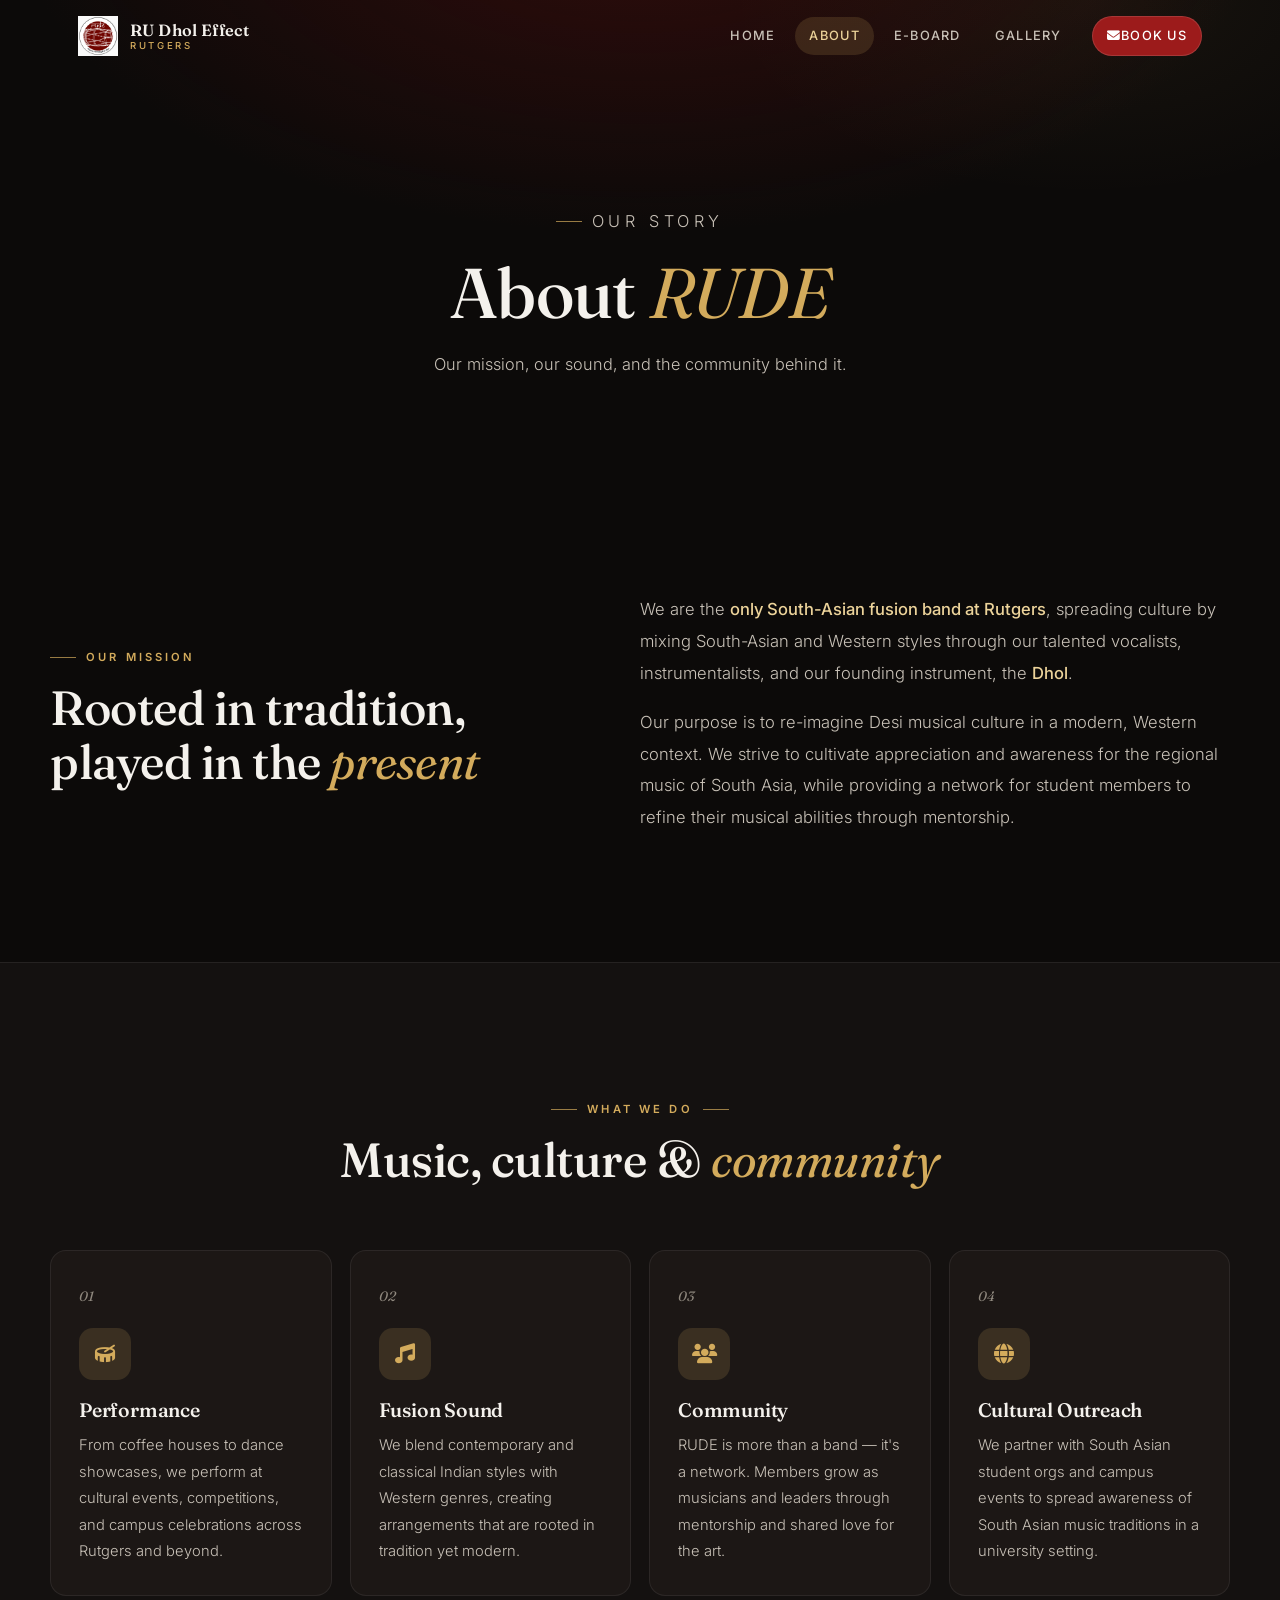
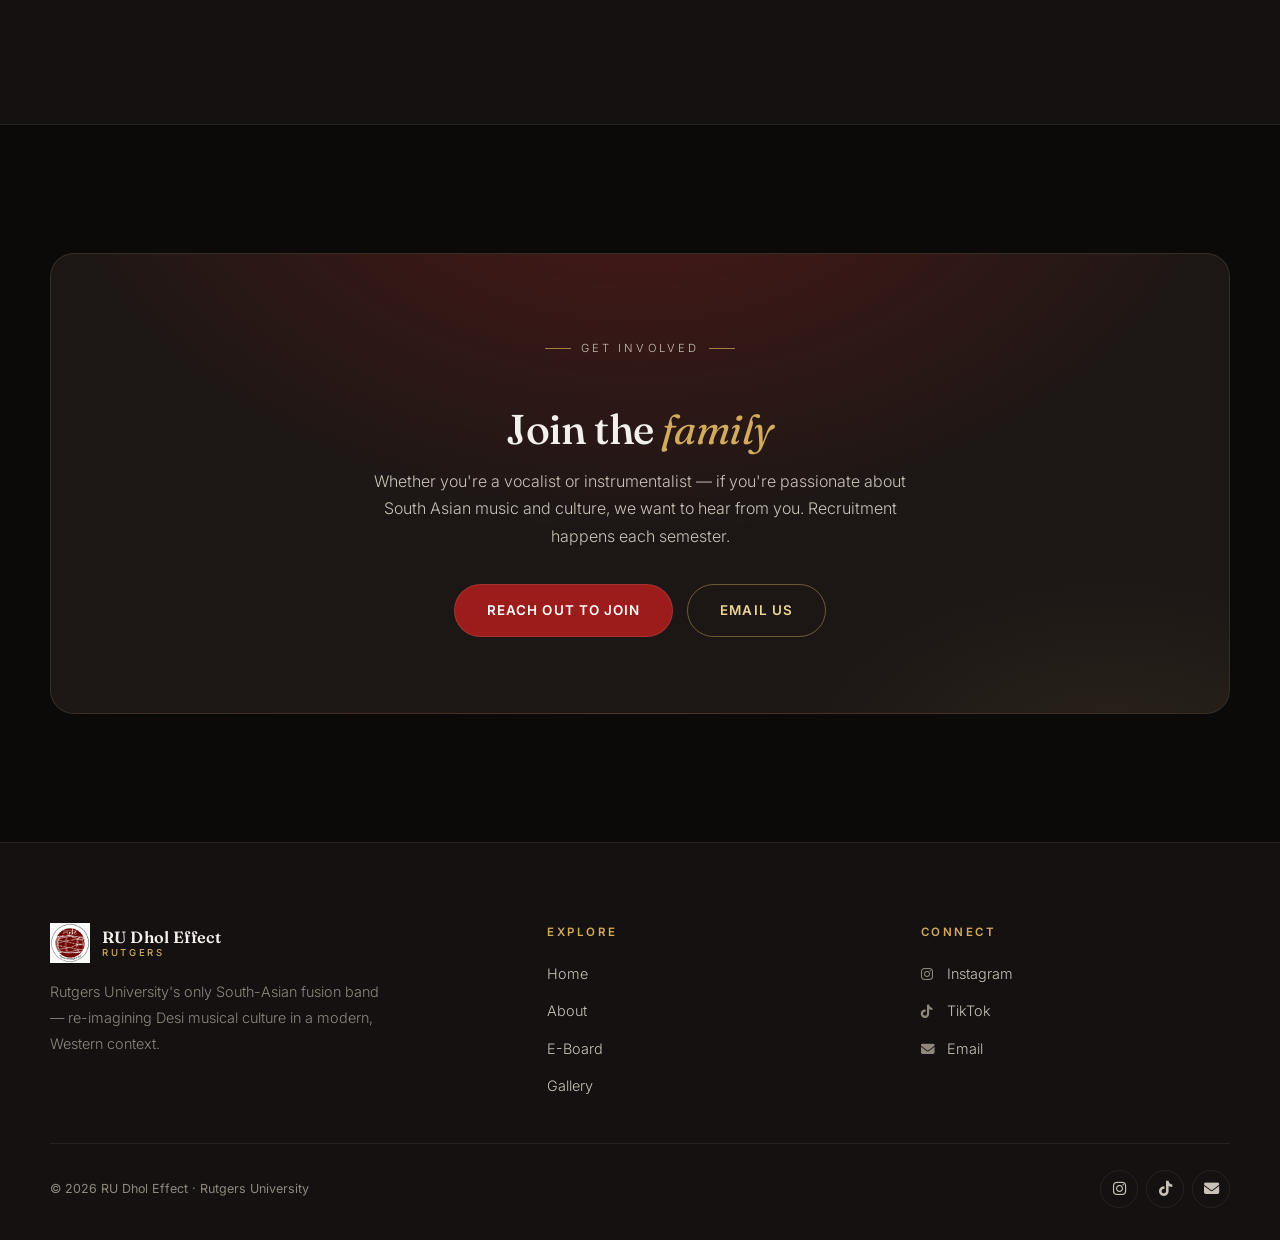
==== commit 345466c8: "Remove "Est. Fusion" from nav and footer logo subtitle" ====
--- a/about.html
+++ b/about.html
@@ -22,7 +22,7 @@
       <img src="Images/rude_logo_white.png" alt="RU Dhol Effect" class="nav-logo">
       <span class="logo-text">
         <strong>RU Dhol Effect</strong>
-        <small>Rutgers · Est. Fusion</small>
+        <small>Rutgers</small>
       </span>
     </a>
 
@@ -140,7 +140,7 @@
         <img src="Images/rude_logo_white.png" alt="RU Dhol Effect" class="nav-logo">
         <span class="logo-text">
           <strong>RU Dhol Effect</strong>
-          <small>Rutgers · Est. Fusion</small>
+          <small>Rutgers</small>
         </span>
       </a>
       <p>
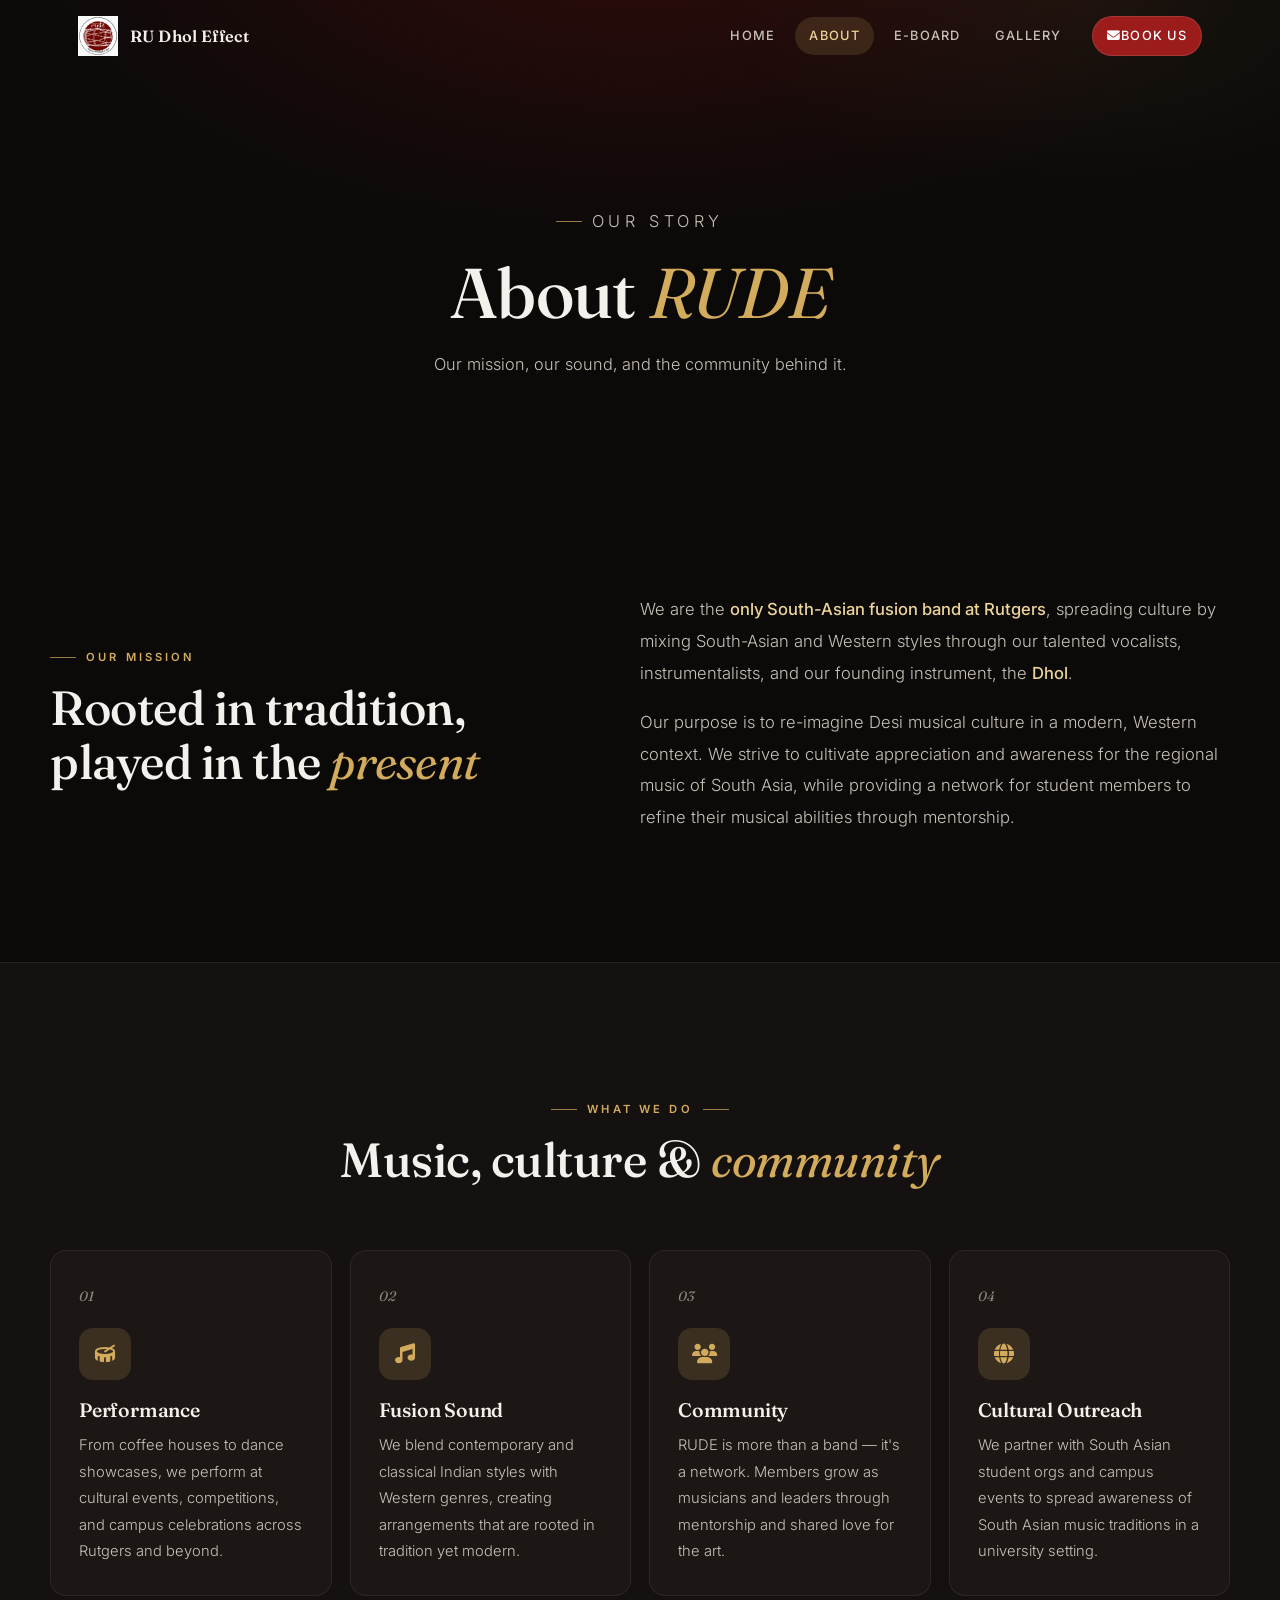
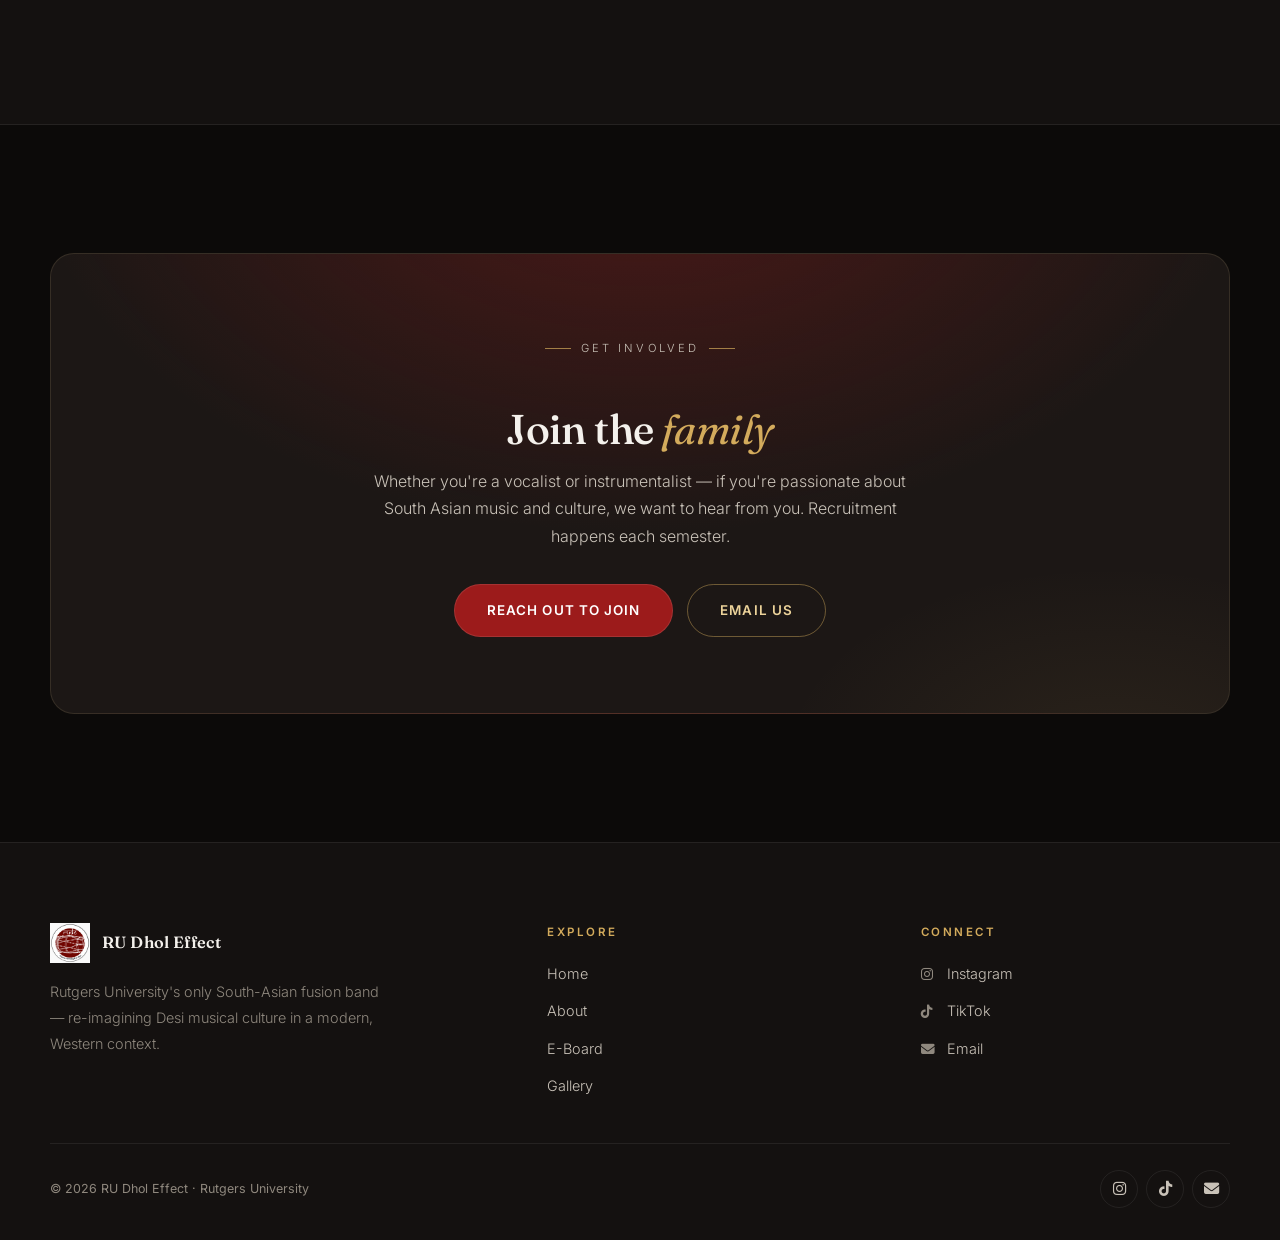
==== commit 3a96e703: "Remove Rutgers subtitle text from nav and footer logo" ====
--- a/about.html
+++ b/about.html
@@ -22,7 +22,6 @@
       <img src="Images/rude_logo_white.png" alt="RU Dhol Effect" class="nav-logo">
       <span class="logo-text">
         <strong>RU Dhol Effect</strong>
-        <small>Rutgers</small>
       </span>
     </a>
 
@@ -140,7 +139,6 @@
         <img src="Images/rude_logo_white.png" alt="RU Dhol Effect" class="nav-logo">
         <span class="logo-text">
           <strong>RU Dhol Effect</strong>
-          <small>Rutgers</small>
         </span>
       </a>
       <p>
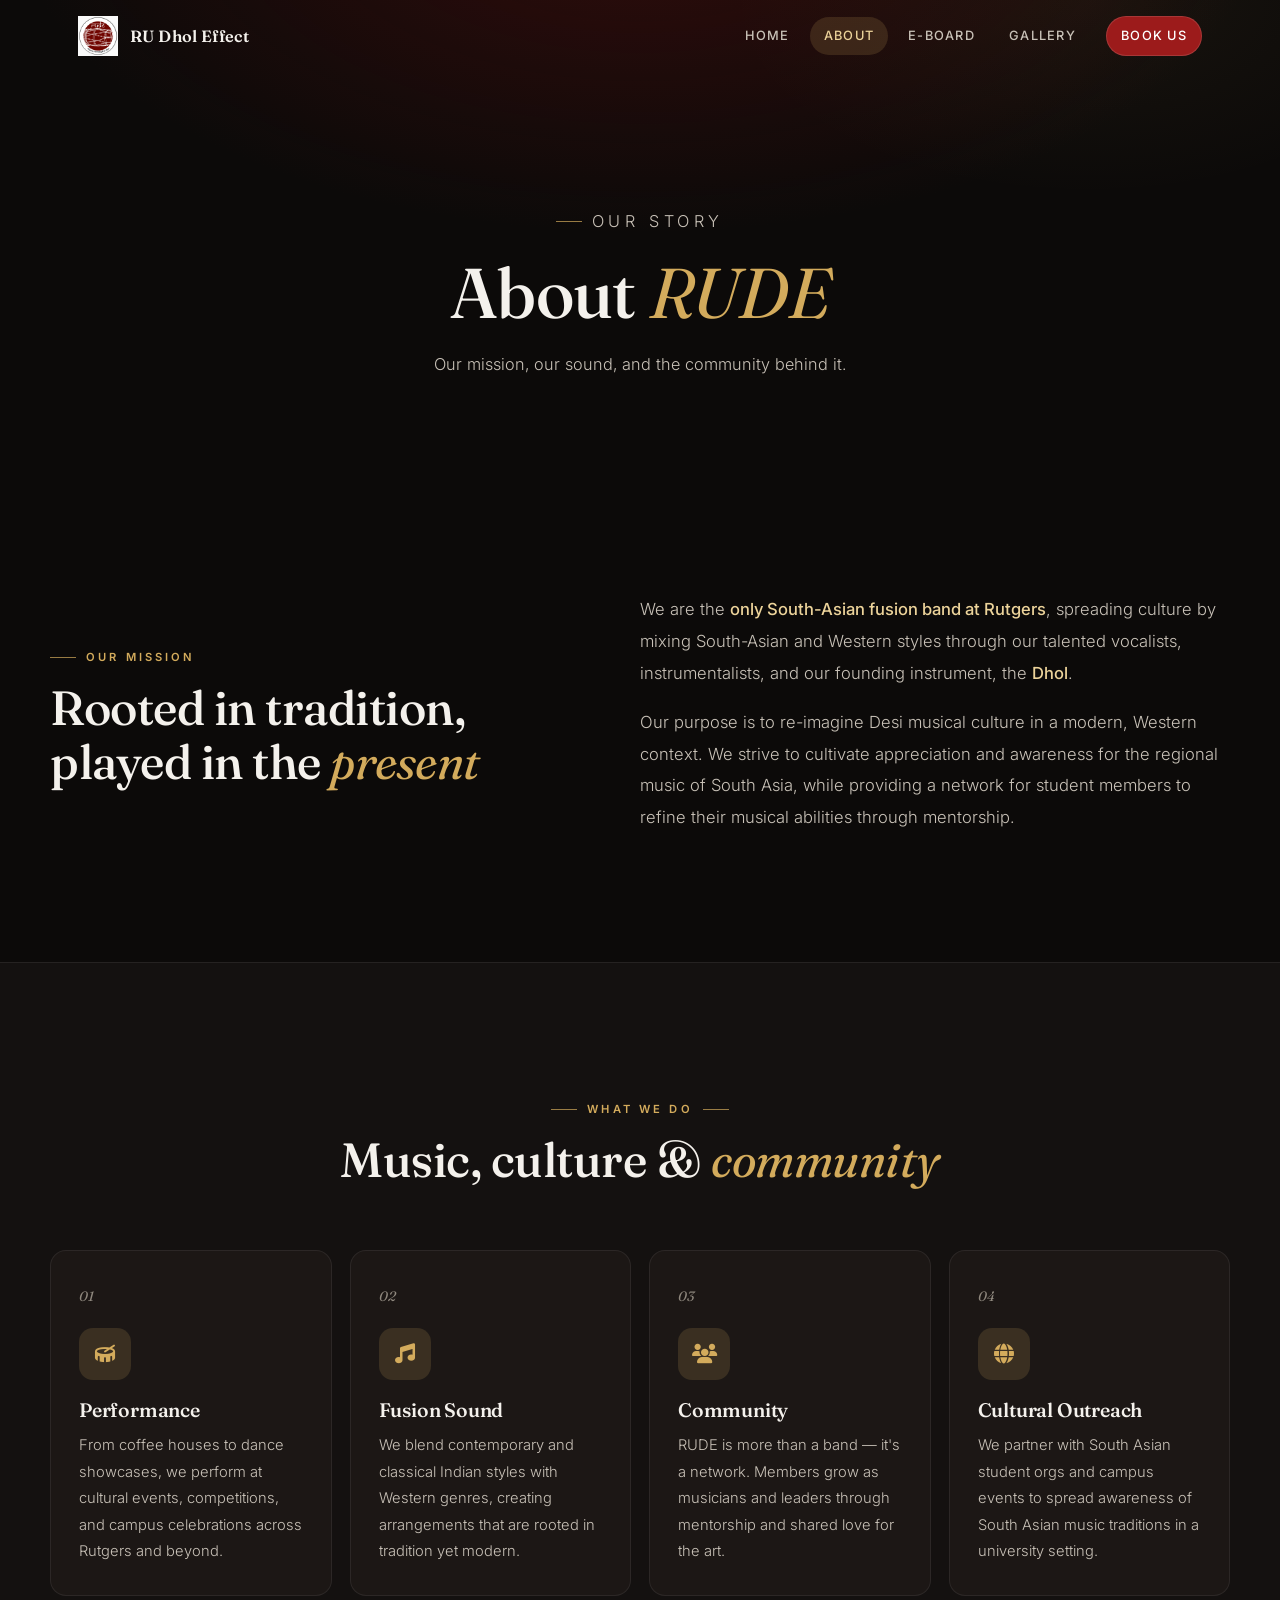
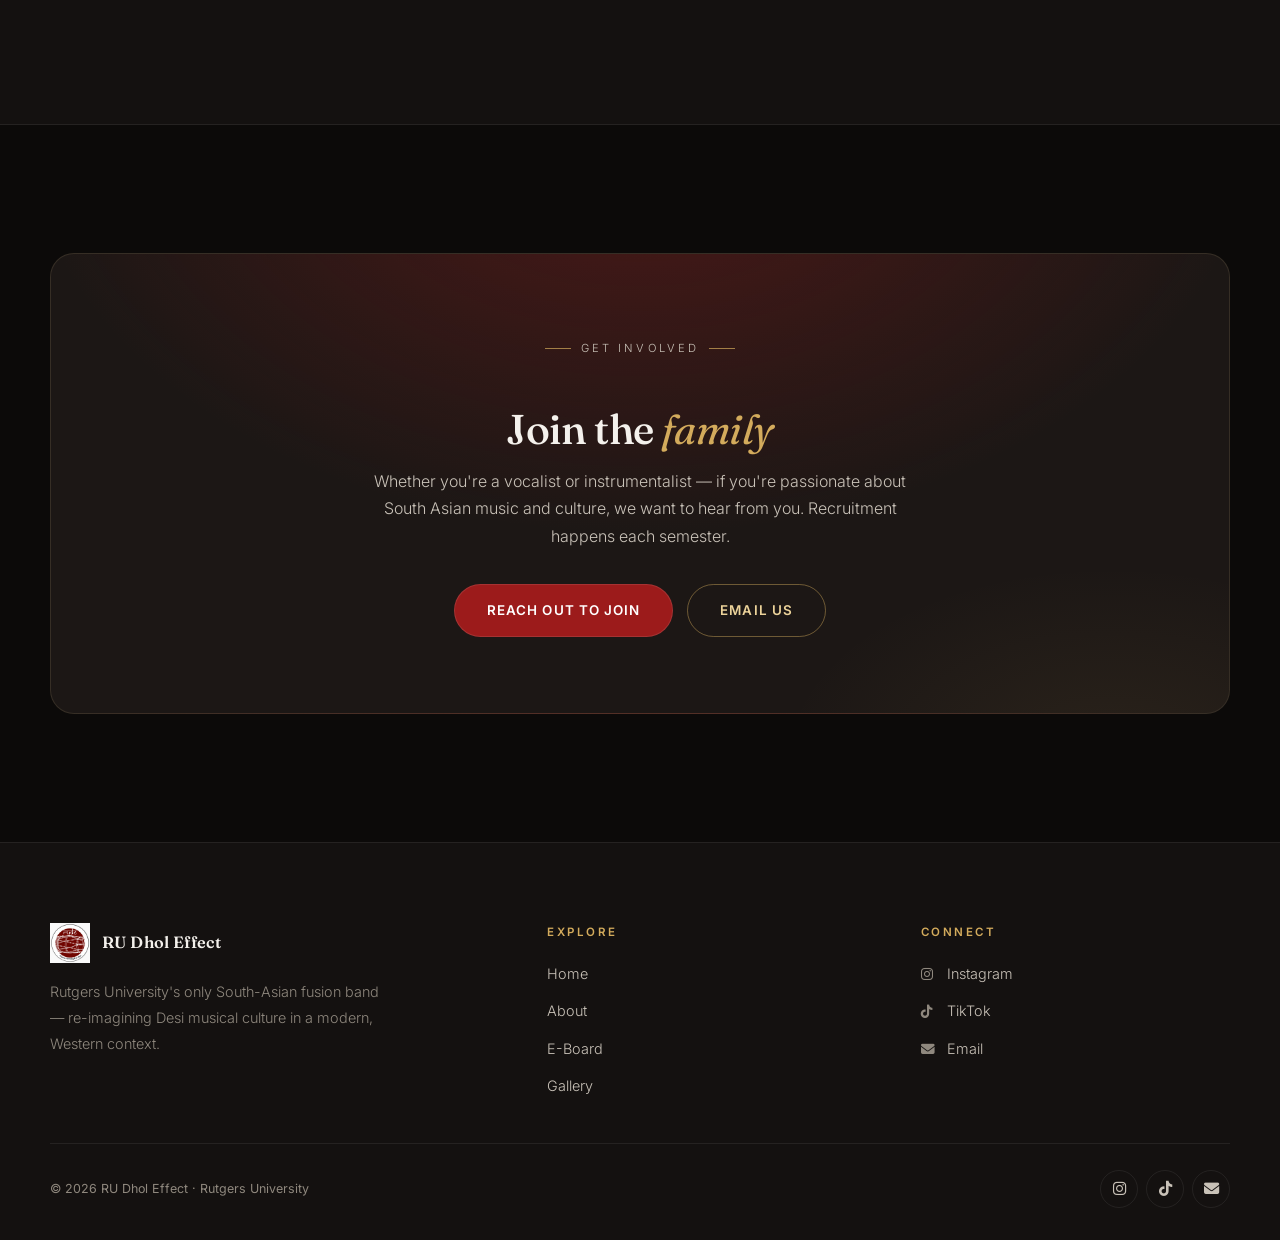
==== commit 4f7195d4: "Remove envelope icon from Book Us nav button on remaining pages" ====
--- a/about.html
+++ b/about.html
@@ -34,7 +34,7 @@
       <li><a href="about.html" class="active">About</a></li>
       <li><a href="eboard.html">E-Board</a></li>
       <li><a href="gallery.html">Gallery</a></li>
-      <li><a href="index.html#contact" class="nav-cta"><i class="fa-solid fa-envelope"></i>Book Us</a></li>
+      <li><a href="index.html#contact" class="nav-cta">Book Us</a></li>
     </ul>
   </div>
 </nav>
